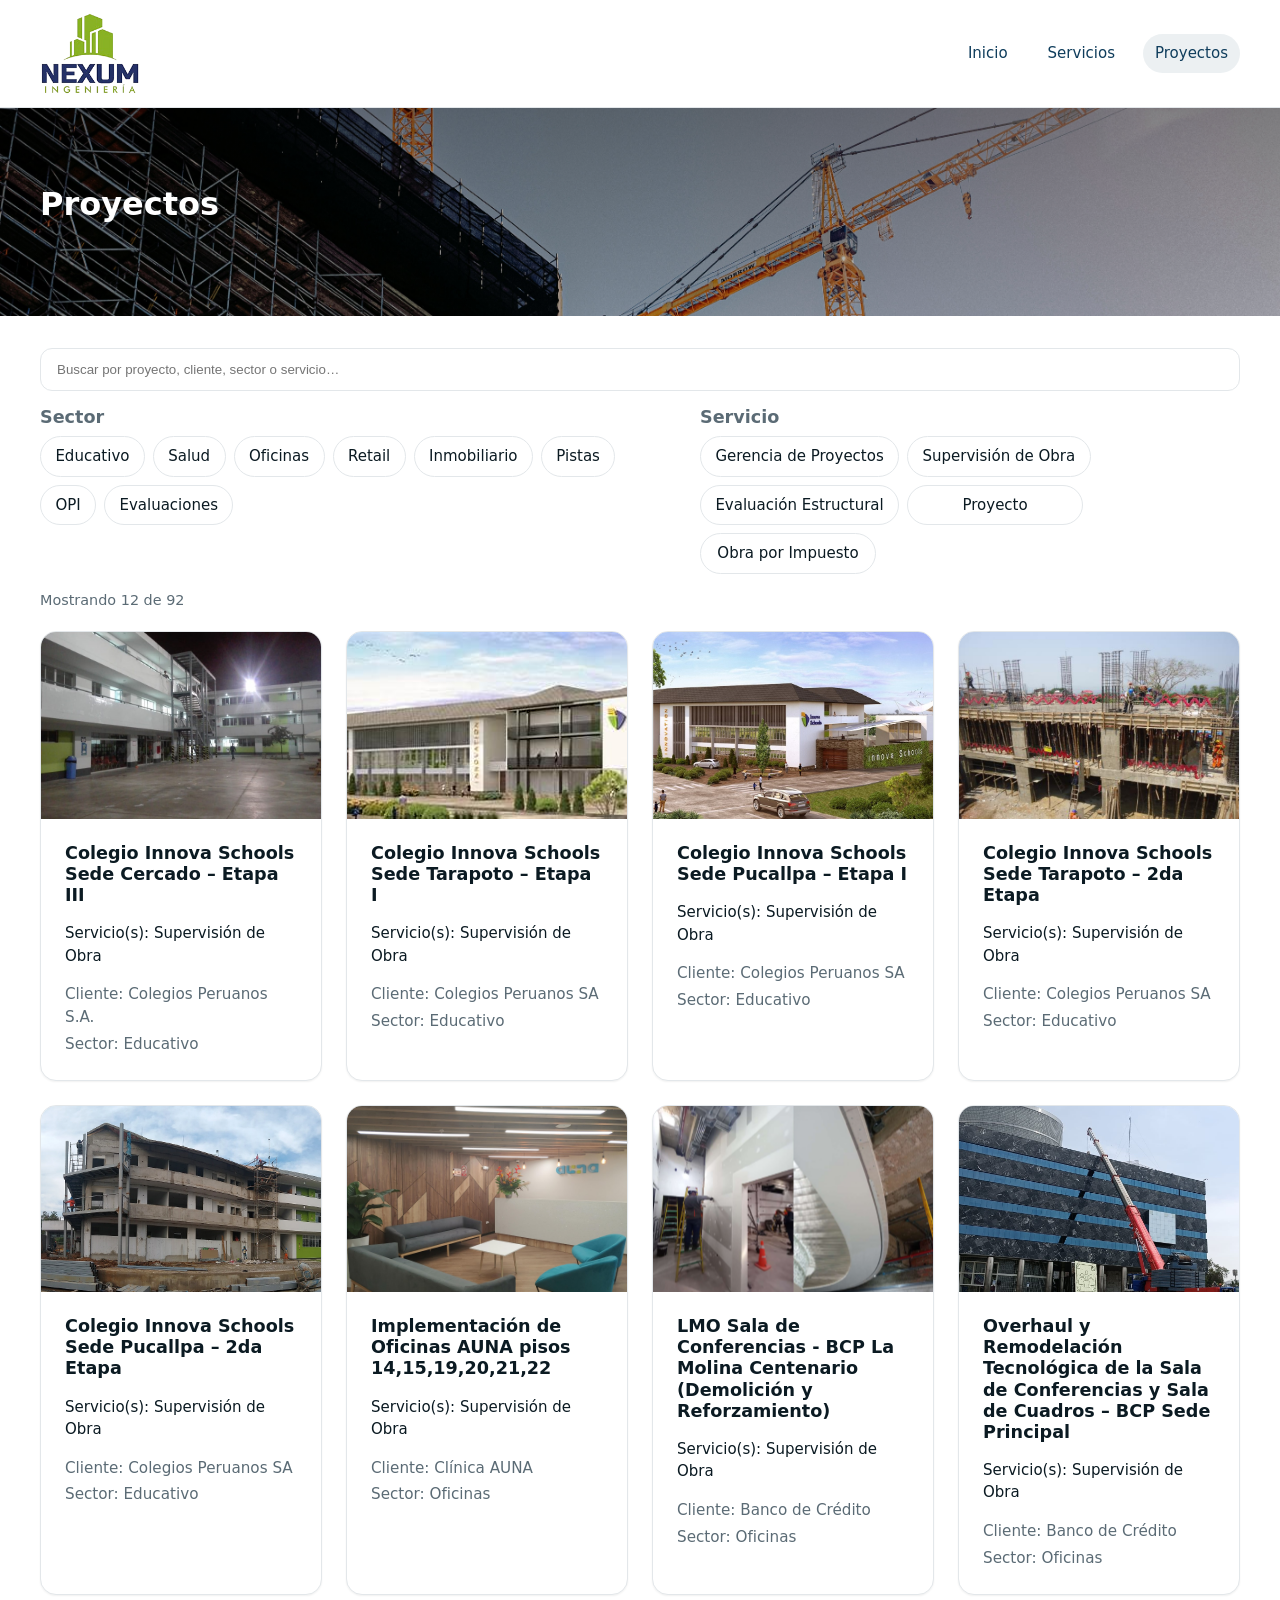
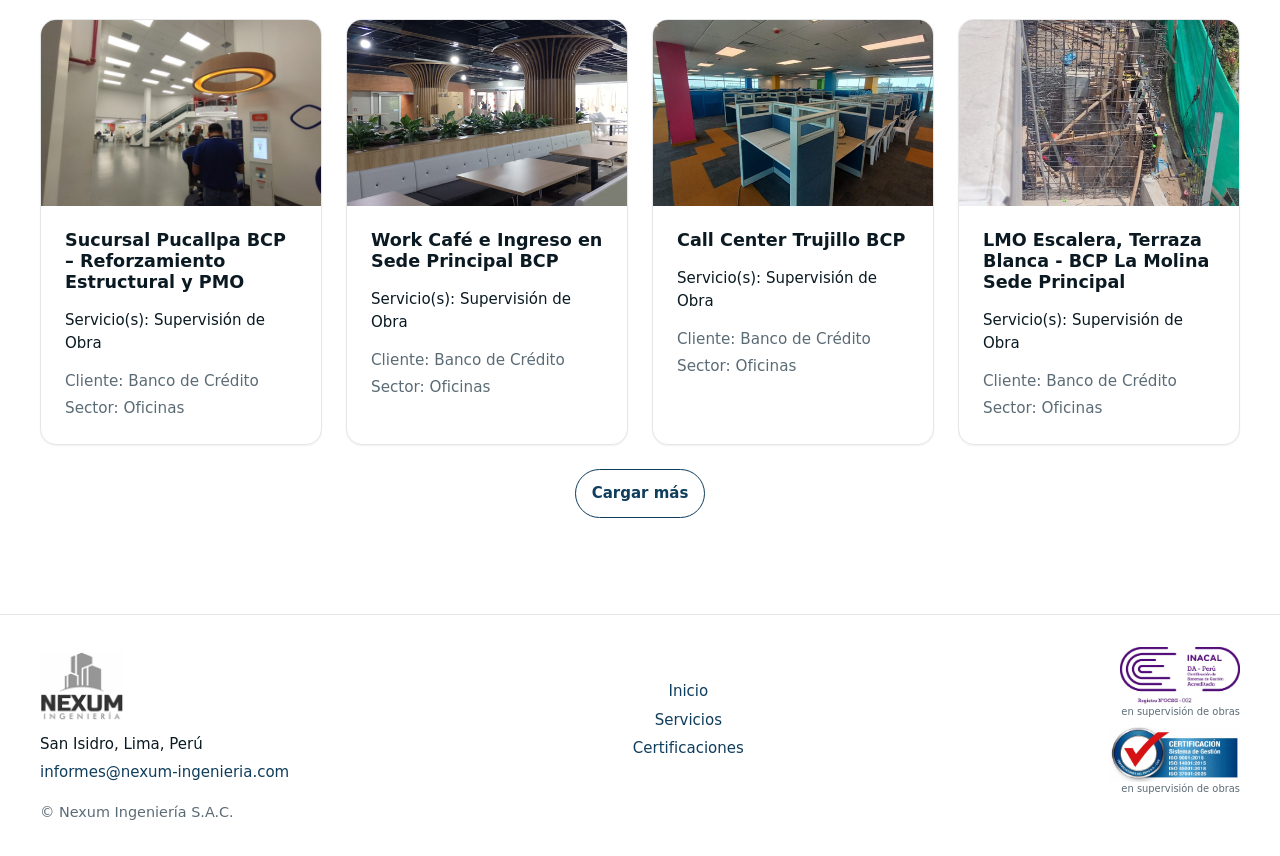
==== pages/proyectos.html @ 33478d06 "version 2.0" ====
<!doctype html>
<html lang="es">
  <head>
    <meta charset="utf-8" />
    <title>Proyectos | Nexum Ingeniería</title>
    <meta content="width=device-width, initial-scale=1" name="viewport" />
    <meta
      content="Casos de éxito en retail, clínicas, oficinas, educativo, pistas, inmobiliario, OPI y evaluaciones estructurales."
      name="description"
    />
    <link href="../css/styles.css" rel="stylesheet" />
    <link href="../assets/brand/logo_ico.png" rel="icon" type="image/png" />
  </head>
  <body>
    <div aria-hidden="true" id="loading-bar"></div>
    <header class="site-header">
      <div class="container flex flex--between flex--center">
        <a class="brand brand--large" href="../index.html"
          ><img
            alt="Nexum Ingeniería"
            height="62"
            src="../assets/brand/logo_ico.png"
            width="168"
        /></a>
        <button
          aria-controls="primary-nav"
          aria-expanded="false"
          aria-label="Abrir menú"
          class="nav-toggle"
        >
          <span class="nav-toggle__bar"></span>
        </button>
        <nav aria-label="Principal" class="site-nav" id="primary-nav">
          <a href="../index.html">Inicio</a>
          <a href="servicios.html">Servicios</a>
          <a aria-current="page" href="proyectos.html">Proyectos</a>
        </nav>
      </div>
    </header>
    <section
      class="page-hero"
      style="--hero-bg: url(&quot;../assets/hero/proyectos-1920x640.jpg&quot;)"
    >
      <div class="container"><h1>Proyectos</h1></div>
    </section>
    <main class="container">
      <section class="filters flow" data-filters="">
        <label class="filter-search">
          <span class="visually-hidden">Buscar</span>
          <input
            data-search=""
            placeholder="Buscar por proyecto, cliente, sector o servicio…"
            type="search"
          />
        </label>
        <div class="grid grid--filters grid--gap">
          <div>
            <h3 class="filters__label">Sector</h3>
            <div aria-label="Sector" class="pills" role="group">
              <button data-filter="sector" data-value="Educativo">Educativo</button>
              <button data-filter="sector" data-value="Salud">Salud</button>
              <button data-filter="sector" data-value="Oficinas">Oficinas</button>
              <button data-filter="sector" data-value="Retail">Retail</button>
              <button data-filter="sector" data-value="Inmobiliario">Inmobiliario</button>
              <button data-filter="sector" data-value="Pistas">Pistas</button>
              <button data-filter="sector" data-value="OPI">OPI</button>
              <button data-filter="sector" data-value="Evaluaciones">Evaluaciones</button>
            </div>
          </div>
          <div>
            <h3 class="filters__label">Servicio</h3>
            <div aria-label="Servicio" class="pills pills--service" role="group">
              <button data-filter="servicio" data-value="Gerencia de Proyectos">Gerencia de Proyectos</button>
              <button data-filter="servicio" data-value="Supervisión de Obra">Supervisión de Obra</button>
              <button data-filter="servicio" data-value="Evaluación Estructural">Evaluación Estructural</button>
              <button data-filter="servicio" data-value="Proyecto">Proyecto</button>
              <button data-filter="servicio" data-value="Obra por Impuesto">Obra por Impuesto</button>
            </div>
          </div>
        </div>
        <p class="small results-count">Mostrando 0 de 0</p>
      </section>
      <section
        class="projects-grid grid grid--cards-3 grid--sm-1 grid--gap"
        data-gallery="proyectos"
      >
        <article
          class="project-card"
          data-sector="Educativo"
          data-servicio="Supervisión de Obra"
        >
          <img
            alt="Colegio Innova Schools Sede Cercado – Etapa III"
            decoding="async"
            loading="lazy"
            src="../assets/proyectos/educativo/innova-cercado-1200x800.jpg"
          />
          <div class="project-card__body">
            <h3>Colegio Innova Schools Sede Cercado – Etapa III</h3>
            <p>Servicio(s): Supervisión de Obra</p>
            <ul class="meta">
              <li>Cliente: Colegios Peruanos S.A.</li>
              <li>Sector: Educativo</li>
            </ul>
          </div>
        </article>
        <article
          class="project-card"
          data-sector="Educativo"
          data-servicio="Supervisión de Obra"
        >
          <img
            alt="Colegio Innova Schools Sede Tarapoto – Etapa I"
            decoding="async"
            loading="lazy"
            src="../assets/proyectos/educativo/innova-tarapoto-i-1200x800.jpg"
          />
          <div class="project-card__body">
            <h3>Colegio Innova Schools Sede Tarapoto – Etapa I</h3>
            <p>Servicio(s): Supervisión de Obra</p>
            <ul class="meta">
              <li>Cliente: Colegios Peruanos SA</li>
              <li>Sector: Educativo</li>
            </ul>
          </div>
        </article>
        <article
          class="project-card"
          data-sector="Educativo"
          data-servicio="Supervisión de Obra"
        >
          <img
            alt="Colegio Innova Schools Sede Pucallpa – Etapa I"
            decoding="async"
            loading="lazy"
            src="../assets/proyectos/educativo/innova-pucallpa-i-1200x800.jpg"
          />
          <div class="project-card__body">
            <h3>Colegio Innova Schools Sede Pucallpa – Etapa I</h3>
            <p>Servicio(s): Supervisión de Obra</p>
            <ul class="meta">
              <li>Cliente: Colegios Peruanos SA</li>
              <li>Sector: Educativo</li>
            </ul>
          </div>
        </article>
        <article
          class="project-card"
          data-sector="Educativo"
          data-servicio="Supervisión de Obra"
        >
          <img
            alt="Colegio Innova Schools Sede Tarapoto – 2da Etapa"
            decoding="async"
            loading="lazy"
            src="../assets/proyectos/educativo/innova-tarapoto-ii-1200x800.jpg"
          />
          <div class="project-card__body">
            <h3>Colegio Innova Schools Sede Tarapoto – 2da Etapa</h3>
            <p>Servicio(s): Supervisión de Obra</p>
            <ul class="meta">
              <li>Cliente: Colegios Peruanos SA</li>
              <li>Sector: Educativo</li>
            </ul>
          </div>
        </article>
        <article
          class="project-card"
          data-sector="Educativo"
          data-servicio="Supervisión de Obra"
        >
          <img
            alt="Colegio Innova Schools Sede Pucallpa – 2da Etapa"
            decoding="async"
            loading="lazy"
            src="../assets/proyectos/educativo/innova-pucallpa-ii-1200x800.png"
          />
          <div class="project-card__body">
            <h3>Colegio Innova Schools Sede Pucallpa – 2da Etapa</h3>
            <p>Servicio(s): Supervisión de Obra</p>
            <ul class="meta">
              <li>Cliente: Colegios Peruanos SA</li>
              <li>Sector: Educativo</li>
            </ul>
          </div>
        </article>
        <article
          class="project-card"
          data-sector="Oficinas"
          data-servicio="Supervisión de Obra"
        >
          <img
            alt="Implementación de Oficinas AUNA pisos 14,15,19,20,21,22"
            decoding="async"
            loading="lazy"
            src="../assets/proyectos/oficinas/auna-oficinas-1200x800.png"
          />
          <div class="project-card__body">
            <h3>Implementación de Oficinas AUNA pisos 14,15,19,20,21,22</h3>
            <p>Servicio(s): Supervisión de Obra</p>
            <ul class="meta">
              <li>Cliente: Clínica AUNA</li>
              <li>Sector: Oficinas</li>
            </ul>
          </div>
        </article>
        <article
          class="project-card"
          data-sector="Oficinas"
          data-servicio="Supervisión de Obra"
        >
          <img
            alt="LMO Sala de Conferencias - BCP La Molina Centenario (Demolición y Reforzamiento)"
            decoding="async"
            loading="lazy"
            src="../assets/proyectos/oficinas/bcp-refuerzo-sala-1200x800.png"
          />
          <div class="project-card__body">
            <h3>LMO Sala de Conferencias - BCP La Molina Centenario (Demolición y Reforzamiento)</h3>
            <p>Servicio(s): Supervisión de Obra</p>
            <ul class="meta">
              <li>Cliente: Banco de Crédito</li>
              <li>Sector: Oficinas</li>
            </ul>
          </div>
        </article>
        <article
          class="project-card"
          data-sector="Oficinas"
          data-servicio="Supervisión de Obra"
        >
          <img
            alt="Overhaul y Remodelación Tecnológica de la Sala de Conferencias y Sala de Cuadros – BCP Sede Principal"
            decoding="async"
            loading="lazy"
            src="../assets/proyectos/oficinas/bcp-sala-conf-1200x800.jpg"
          />
          <div class="project-card__body">
            <h3>Overhaul y Remodelación Tecnológica de la Sala de Conferencias y Sala de Cuadros – BCP Sede Principal</h3>
            <p>Servicio(s): Supervisión de Obra</p>
            <ul class="meta">
              <li>Cliente: Banco de Crédito</li>
              <li>Sector: Oficinas</li>
            </ul>
          </div>
        </article>
        <article
          class="project-card"
          data-sector="Oficinas"
          data-servicio="Supervisión de Obra"
        >
          <img
            alt="Sucursal Pucallpa BCP – Reforzamiento Estructural y PMO"
            decoding="async"
            loading="lazy"
            src="../assets/proyectos/oficinas/bcp-pucallpa-1200x800.jpg"
          />
          <div class="project-card__body">
            <h3>Sucursal Pucallpa BCP – Reforzamiento Estructural y PMO</h3>
            <p>Servicio(s): Supervisión de Obra</p>
            <ul class="meta">
              <li>Cliente: Banco de Crédito</li>
              <li>Sector: Oficinas</li>
            </ul>
          </div>
        </article>
        <article
          class="project-card"
          data-sector="Oficinas"
          data-servicio="Supervisión de Obra"
        >
          <img
            alt="Work Café e Ingreso en Sede Principal BCP"
            decoding="async"
            loading="lazy"
            src="../assets/proyectos/oficinas/bcp-workcafe-1200x800.png"
          />
          <div class="project-card__body">
            <h3>Work Café e Ingreso en Sede Principal BCP</h3>
            <p>Servicio(s): Supervisión de Obra</p>
            <ul class="meta">
              <li>Cliente: Banco de Crédito</li>
              <li>Sector: Oficinas</li>
            </ul>
          </div>
        </article>
        <article
          class="project-card"
          data-sector="Oficinas"
          data-servicio="Supervisión de Obra"
        >
          <img
            alt="Call Center Trujillo BCP"
            decoding="async"
            loading="lazy"
            src="../assets/proyectos/oficinas/bcp-callcenter-trujillo-1200x800.png"
          />
          <div class="project-card__body">
            <h3>Call Center Trujillo BCP</h3>
            <p>Servicio(s): Supervisión de Obra</p>
            <ul class="meta">
              <li>Cliente: Banco de Crédito</li>
              <li>Sector: Oficinas</li>
            </ul>
          </div>
        </article>
        <article
          class="project-card"
          data-sector="Oficinas"
          data-servicio="Supervisión de Obra"
        >
          <img
            alt="LMO Escalera, Terraza Blanca - BCP La Molina Sede Principal"
            decoding="async"
            loading="lazy"
            src="../assets/proyectos/oficinas/bcp-terraza-1200x800.jpg"
          />
          <div class="project-card__body">
            <h3>LMO Escalera, Terraza Blanca - BCP La Molina Sede Principal</h3>
            <p>Servicio(s): Supervisión de Obra</p>
            <ul class="meta">
              <li>Cliente: Banco de Crédito</li>
              <li>Sector: Oficinas</li>
            </ul>
          </div>
        </article>
        <article
          class="project-card"
          data-sector="Salud"
          data-servicio="Gerencia de Proyectos|Supervisión de Obra"
        >
          <img
            alt="Emergencia y Sala de Espera - Auna - Clínica Delgado"
            decoding="async"
            loading="lazy"
            src="../assets/proyectos/clinicas/delgado-emergencia-1200x800.jpg"
          />
          <div class="project-card__body">
            <h3>Emergencia y Sala de Espera - Auna - Clínica Delgado</h3>
            <p>Servicio(s): Gerencia de Proyectos · Supervisión de Obra</p>
            <ul class="meta">
              <li>Cliente: AUNA</li>
              <li>Sector: Salud</li>
            </ul>
          </div>
        </article>
        <article
          class="project-card"
          data-sector="Salud"
          data-servicio="Gerencia de Proyectos|Supervisión de Obra"
        >
          <img
            alt="Sala Internacional - Auna - Clínica Delgado"
            decoding="async"
            loading="lazy"
            src="../assets/proyectos/clinicas/delgado-sala-internacional-1200x800.png"
          />
          <div class="project-card__body">
            <h3>Sala Internacional - Auna - Clínica Delgado</h3>
            <p>Servicio(s): Gerencia de Proyectos · Supervisión de Obra</p>
            <ul class="meta">
              <li>Cliente: AUNA</li>
              <li>Sector: Salud</li>
            </ul>
          </div>
        </article>
        <article
          class="project-card"
          data-sector="Salud"
          data-servicio="Gerencia de Proyectos|Supervisión de Obra"
        >
          <img
            alt="Vestidores Resonador - Auna - Clínica Delgado"
            decoding="async"
            loading="lazy"
            src="../assets/proyectos/clinicas/delgado-vestidores-1200x800.jpg"
          />
          <div class="project-card__body">
            <h3>Vestidores Resonador - Auna - Clínica Delgado</h3>
            <p>Servicio(s): Gerencia de Proyectos · Supervisión de Obra</p>
            <ul class="meta">
              <li>Cliente: AUNA</li>
              <li>Sector: Salud</li>
            </ul>
          </div>
        </article>
        <article
          class="project-card"
          data-sector="Salud"
          data-servicio="Gerencia de Proyectos|Supervisión de Obra"
        >
          <img
            alt="Sala de Espera - Auna - Clínica Delgado"
            decoding="async"
            loading="lazy"
            src="../assets/proyectos/clinicas/delgado-sala-espera-1200x800.jpg"
          />
          <div class="project-card__body">
            <h3>Sala de Espera - Auna - Clínica Delgado</h3>
            <p>Servicio(s): Gerencia de Proyectos · Supervisión de Obra</p>
            <ul class="meta">
              <li>Cliente: AUNA</li>
              <li>Sector: Salud</li>
            </ul>
          </div>
        </article>
        <article
          class="project-card"
          data-sector="Salud"
          data-servicio="Gerencia de Proyectos|Supervisión de Obra"
        >
          <img
            alt="Remodelación de Habitaciones – TAMO - Auna - Clínica Delgado"
            decoding="async"
            loading="lazy"
            src="../assets/proyectos/clinicas/delgado-habitaciones-1200x800.jpg"
          />
          <div class="project-card__body">
            <h3>Remodelación de Habitaciones – TAMO - Auna - Clínica Delgado</h3>
            <p>Servicio(s): Gerencia de Proyectos · Supervisión de Obra</p>
            <ul class="meta">
              <li>Cliente: AUNA</li>
              <li>Sector: Salud</li>
            </ul>
          </div>
        </article>
        <article
          class="project-card"
          data-sector="Salud"
          data-servicio="Gerencia de Proyectos|Supervisión de Obra"
        >
          <img
            alt="Remodelación de 6 Habitaciones – Hospitalización - Auna"
            decoding="async"
            loading="lazy"
            src="../assets/proyectos/clinicas/delgado-hosp-1200x800.jpg"
          />
          <div class="project-card__body">
            <h3>Remodelación de 6 Habitaciones – Hospitalización - Auna</h3>
            <p>Servicio(s): Gerencia de Proyectos · Supervisión de Obra</p>
            <ul class="meta">
              <li>Cliente: AUNA</li>
              <li>Sector: Salud</li>
            </ul>
          </div>
        </article>
        <article
          class="project-card"
          data-sector="Salud"
          data-servicio="Gerencia de Proyectos|Supervisión de Obra"
        >
          <img
            alt="Remodelación de 9 Habitaciones Hospitalización Maternidad – Piso 5 Delgado"
            decoding="async"
            loading="lazy"
            src="../assets/proyectos/clinicas/delgado-maternidad-1200x800.jpg"
          />
          <div class="project-card__body">
            <h3>Remodelación de 9 Habitaciones Hospitalización Maternidad – Piso 5 Delgado</h3>
            <p>Servicio(s): Gerencia de Proyectos · Supervisión de Obra</p>
            <ul class="meta">
              <li>Cliente: AUNA</li>
              <li>Sector: Salud</li>
            </ul>
          </div>
        </article>
        <article
          class="project-card"
          data-sector="Salud"
          data-servicio="Gerencia de Proyectos|Supervisión de Obra"
        >
          <img
            alt="Acondicionamiento e Implementación del OASIS – Sótano 5 Delgado"
            decoding="async"
            loading="lazy"
            src="../assets/proyectos/clinicas/delgado-oasis-sotano.png"
          />
          <div class="project-card__body">
            <h3>Acondicionamiento e Implementación del OASIS – Sótano 5 Delgado</h3>
            <p>Servicio(s): Gerencia de Proyectos · Supervisión de Obra</p>
            <ul class="meta">
              <li>Cliente: AUNA</li>
              <li>Sector: Salud</li>
            </ul>
          </div>
        </article>
        <article
          class="project-card"
          data-sector="Salud"
          data-servicio="Gerencia de Proyectos|Supervisión de Obra"
        >
          <img
            alt="Remodelación de la Unidad de Traumatología – Sótano 1 Delgado -"
            decoding="async"
            loading="lazy"
            src="../assets/proyectos/clinicas/delgado-traumatologia-sotano-1-1200x800.png"
          />
          <div class="project-card__body">
            <h3>Remodelación de la Unidad de Traumatología – Sótano 1 Delgado -</h3>
            <p>Servicio(s): Gerencia de Proyectos · Supervisión de Obra</p>
            <ul class="meta">
              <li>Cliente: AUNA</li>
              <li>Sector: Salud</li>
            </ul>
          </div>
        </article>
        <article
          class="project-card"
          data-sector="Salud"
          data-servicio="Gerencia de Proyectos|Supervisión de Obra"
        >
          <img
            alt="Acondicionamiento y Centro Espiritual – Piso 2 Delgado -"
            decoding="async"
            loading="lazy"
            src="../assets/proyectos/clinicas/delgado-centro-espiritual-1200x800.png"
          />
          <div class="project-card__body">
            <h3>Acondicionamiento y Centro Espiritual – Piso 2 Delgado -</h3>
            <p>Servicio(s): Gerencia de Proyectos · Supervisión de Obra</p>
            <ul class="meta">
              <li>Cliente: AUNA</li>
              <li>Sector: Salud</li>
            </ul>
          </div>
        </article>
        <article
          class="project-card"
          data-sector="Salud"
          data-servicio="Gerencia de Proyectos|Supervisión de Obra"
        >
          <img
            alt="Implementación de Coworking – Piso 2 Delgado"
            decoding="async"
            loading="lazy"
            src="../assets/proyectos/clinicas/delgado-coworking-1200x800.png"
          />
          <div class="project-card__body">
            <h3>Implementación de Coworking – Piso 2 Delgado</h3>
            <p>Servicio(s): Gerencia de Proyectos · Supervisión de Obra</p>
            <ul class="meta">
              <li>Cliente: AUNA</li>
              <li>Sector: Salud</li>
            </ul>
          </div>
        </article>
        <article
          class="project-card"
          data-sector="Salud"
          data-servicio="Gerencia de Proyectos|Supervisión de Obra"
        >
          <img
            alt="Implementación Tópico Multipropósito – Piso 4 Delgado -"
            decoding="async"
            loading="lazy"
            src="../assets/proyectos/clinicas/delgado-topico-1200x800.png"
          />
          <div class="project-card__body">
            <h3>Implementación Tópico Multipropósito – Piso 4 Delgado -</h3>
            <p>Servicio(s): Gerencia de Proyectos · Supervisión de Obra</p>
            <ul class="meta">
              <li>Cliente: AUNA</li>
              <li>Sector: Salud</li>
            </ul>
          </div>
        </article>
        <article
          class="project-card"
          data-sector="Salud"
          data-servicio="Gerencia de Proyectos|Supervisión de Obra"
        >
          <img
            alt="Ampliación de Farmacia Centro Quirúrgico – Piso 2 Delgado"
            decoding="async"
            loading="lazy"
            src="../assets/proyectos/clinicas/delgado-farmacia-1200x800.png"
          />
          <div class="project-card__body">
            <h3>Ampliación de Farmacia Centro Quirúrgico – Piso 2 Delgado</h3>
            <p>Servicio(s): Gerencia de Proyectos · Supervisión de Obra</p>
            <ul class="meta">
              <li>Cliente: AUNA</li>
              <li>Sector: Salud</li>
            </ul>
          </div>
        </article>
        <article
          class="project-card"
          data-sector="Salud"
          data-servicio="Gerencia de Proyectos|Supervisión de Obra"
        >
          <img
            alt="Ampliación e Implementación de Consultorio Unidad de Cardiología – Piso 2 Delgado"
            decoding="async"
            loading="lazy"
            src="../assets/proyectos/clinicas/delgado-cardiologia-1200x800.png"
          />
          <div class="project-card__body">
            <h3>Ampliación e Implementación de Consultorio Unidad de Cardiología – Piso 2 Delgado</h3>
            <p>Servicio(s): Gerencia de Proyectos · Supervisión de Obra</p>
            <ul class="meta">
              <li>Cliente: Auna</li>
              <li>Sector: Salud</li>
            </ul>
          </div>
        </article>
        <article
          class="project-card"
          data-sector="Salud"
          data-servicio="Gerencia de Proyectos|Supervisión de Obra"
        >
          <img
            alt="Remodelación e Implementación de la Unidad de Mamografía – Piso 1 Delgado"
            decoding="async"
            loading="lazy"
            src="../assets/proyectos/clinicas/delgado-mamografia-1200x800.png"
          />
          <div class="project-card__body">
            <h3>Remodelación e Implementación de la Unidad de Mamografía – Piso 1 Delgado</h3>
            <p>Servicio(s): Gerencia de Proyectos · Supervisión de Obra</p>
            <ul class="meta">
              <li>Cliente: AUNA</li>
              <li>Sector: Salud</li>
            </ul>
          </div>
        </article>
        <article
          class="project-card"
          data-sector="Salud"
          data-servicio="Gerencia de Proyectos|Supervisión de Obra"
        >
          <img
            alt="Remodelación e Implementación de Fluoroscopia – Piso 1 Delgado"
            decoding="async"
            loading="lazy"
            src="../assets/proyectos/clinicas/delgado-fluoroscopia-1200x800.png"
          />
          <div class="project-card__body">
            <h3>Remodelación e Implementación de Fluoroscopia – Piso 1 Delgado</h3>
            <p>Servicio(s): Gerencia de Proyectos · Supervisión de Obra</p>
            <ul class="meta">
              <li>Cliente: AUNA</li>
              <li>Sector: Salud</li>
            </ul>
          </div>
        </article>
        <article
          class="project-card"
          data-sector="Salud"
          data-servicio="Gerencia de Proyectos|Supervisión de Obra"
        >
          <img
            alt="Ampliación de Cámara Frigorífica Etapa 2 – Clínica Delgado"
            decoding="async"
            loading="lazy"
            src="../assets/proyectos/clinicas/auna-ampliacion-frigorifica-1200x800.png"
          />
          <div class="project-card__body">
            <h3>Ampliación de Cámara Frigorífica Etapa 2 – Clínica Delgado</h3>
            <p>Servicio(s): Gerencia de Proyectos · Supervisión de Obra</p>
            <ul class="meta">
              <li>Cliente: Clínicas Auna</li>
              <li>Sector: Salud</li>
            </ul>
          </div>
        </article>
        <article
          class="project-card"
          data-sector="Salud"
          data-servicio="Gerencia de Proyectos|Supervisión de Obra"
        >
          <img
            alt="Ampliación Hospitalización Habitaciones – P6 y P7 - Clínica Delgado"
            decoding="async"
            loading="lazy"
            src="../assets/proyectos/clinicas/auna-ampliacion-p6-p7-1200x800.png"
          />
          <div class="project-card__body">
            <h3>Ampliación Hospitalización Habitaciones – P6 y P7 - Clínica Delgado</h3>
            <p>Servicio(s): Gerencia de Proyectos · Supervisión de Obra</p>
            <ul class="meta">
              <li>Cliente: Clínicas Auna</li>
              <li>Sector: Salud</li>
            </ul>
          </div>
        </article>
        <article
          class="project-card"
          data-sector="Salud"
          data-servicio="Gerencia de Proyectos|Supervisión de Obra"
        >
          <img
            alt="Nuevo Tomógrafo – P1 - Clínica Delgado"
            decoding="async"
            loading="lazy"
            src="../assets/proyectos/clinicas/auna-nuevo-tomografo-p1-1200x800.png"
          />
          <div class="project-card__body">
            <h3>Nuevo Tomógrafo – P1 - Clínica Delgado</h3>
            <p>Servicio(s): Gerencia de Proyectos · Supervisión de Obra</p>
            <ul class="meta">
              <li>Cliente: Clínicas Auna</li>
              <li>Sector: Salud</li>
            </ul>
          </div>
        </article>
        <article
          class="project-card"
          data-sector="Salud"
          data-servicio="Gerencia de Proyectos|Supervisión de Obra"
        >
          <img
            alt="Remodelación de Medicina Nuclear – P1 - Clínica Delgado"
            decoding="async"
            loading="lazy"
            src="../assets/proyectos/clinicas/auna-remodelacion-nuclear-p1-1200x800.png"
          />
          <div class="project-card__body">
            <h3>Remodelación de Medicina Nuclear – P1 - Clínica Delgado</h3>
            <p>Servicio(s): Gerencia de Proyectos · Supervisión de Obra</p>
            <ul class="meta">
              <li>Cliente: Clínicas Auna</li>
              <li>Sector: Salud</li>
            </ul>
          </div>
        </article>
        <article
          class="project-card"
          data-sector="Salud"
          data-servicio="Gerencia de Proyectos|Supervisión de Obra"
        >
          <img
            alt="Implementación de UPA y Sala de Reprocesamiento – P3 y P4 - Clínica Delgado"
            decoding="async"
            loading="lazy"
            src="../assets/proyectos/clinicas/auna-implementacion-upa-p3-p4-1200x800.png"
          />
          <div class="project-card__body">
            <h3>Implementación de UPA y Sala de Reprocesamiento – P3 y P4 - Clínica Delgado</h3>
            <p>Servicio(s): Gerencia de Proyectos · Supervisión de Obra</p>
            <ul class="meta">
              <li>Cliente: Clínicas Auna</li>
              <li>Sector: Salud</li>
            </ul>
          </div>
        </article>
        <article
          class="project-card"
          data-sector="Salud"
          data-servicio="Gerencia de Proyectos|Supervisión de Obra"
        >
          <img
            alt="Implementación de Sala de Monitoreo Fetal – P3 - Clínica Delgado"
            decoding="async"
            loading="lazy"
            src="../assets/proyectos/clinicas/auna-implementacion-fetal-p3-1200x800.png"
          />
          <div class="project-card__body">
            <h3>Implementación de Sala de Monitoreo Fetal – P3 - Clínica Delgado</h3>
            <p>Servicio(s): Gerencia de Proyectos · Supervisión de Obra</p>
            <ul class="meta">
              <li>Cliente: Clínicas Auna</li>
              <li>Sector: Salud</li>
            </ul>
          </div>
        </article>
        <article
          class="project-card"
          data-sector="Salud"
          data-servicio="Gerencia de Proyectos|Supervisión de Obra"
        >
          <img
            alt="Remodelación Anatomía Patológica – S1 - Clínica Delgado"
            decoding="async"
            loading="lazy"
            src="../assets/proyectos/clinicas/auna-remodelacion-patalogia-s1-1200x800.png"
          />
          <div class="project-card__body">
            <h3>Remodelación Anatomía Patológica – S1 - Clínica Delgado</h3>
            <p>Servicio(s): Gerencia de Proyectos · Supervisión de Obra</p>
            <ul class="meta">
              <li>Cliente: Clínicas Auna</li>
              <li>Sector: Salud</li>
            </ul>
          </div>
        </article>
        <article
          class="project-card"
          data-sector="Salud"
          data-servicio="Gerencia de Proyectos|Supervisión de Obra"
        >
          <img
            alt="Mejoramiento Almacenes de Farmacia – S3 y S4 - Clínica Delgado"
            decoding="async"
            loading="lazy"
            src="../assets/proyectos/clinicas/auna-mejoramiento-s3-s4-1200x800.png"
          />
          <div class="project-card__body">
            <h3>Mejoramiento Almacenes de Farmacia – S3 y S4 - Clínica Delgado</h3>
            <p>Servicio(s): Gerencia de Proyectos · Supervisión de Obra</p>
            <ul class="meta">
              <li>Cliente: Clínicas Auna</li>
              <li>Sector: Salud</li>
            </ul>
          </div>
        </article>
        <article
          class="project-card"
          data-sector="Salud"
          data-servicio="Gerencia de Proyectos|Supervisión de Obra"
        >
          <img
            alt="Adecuación de Sala de Post Proceso – P1 - Clínica Delgado"
            decoding="async"
            loading="lazy"
            src="../assets/proyectos/clinicas/auna-adecuacion-post-proceso-p1-1200x800.png"
          />
          <div class="project-card__body">
            <h3>Adecuación de Sala de Post Proceso – P1 - Clínica Delgado</h3>
            <p>Servicio(s): Gerencia de Proyectos · Supervisión de Obra</p>
            <ul class="meta">
              <li>Cliente: Clínicas Auna</li>
              <li>Sector: Salud</li>
            </ul>
          </div>
        </article>
        <article
          class="project-card"
          data-sector="Salud"
          data-servicio="Gerencia de Proyectos|Supervisión de Obra"
        >
          <img
            alt="Implementación de Medicina Regenerativa – P4 - Clínica Delgado"
            decoding="async"
            loading="lazy"
            src="../assets/proyectos/clinicas/auna-implementacion-regenerativa-p4-1200x800.png"
          />
          <div class="project-card__body">
            <h3>Implementación de Medicina Regenerativa – P4 - Clínica Delgado</h3>
            <p>Servicio(s): Gerencia de Proyectos · Supervisión de Obra</p>
            <ul class="meta">
              <li>Cliente: Clínicas Auna</li>
              <li>Sector: Salud</li>
            </ul>
          </div>
        </article>
        <article
          class="project-card"
          data-sector="Salud"
          data-servicio="Gerencia de Proyectos|Supervisión de Obra"
        >
          <img
            alt="Mejoramiento de Flujo Sala de Entrevistas – S1 - Clínica Delgado"
            decoding="async"
            loading="lazy"
            src="../assets/proyectos/clinicas/auna-mejoramiento-salas-entrevistas-s1-1200x800.png"
          />
          <div class="project-card__body">
            <h3>Mejoramiento de Flujo Sala de Entrevistas – S1 - Clínica Delgado</h3>
            <p>Servicio(s): Gerencia de Proyectos · Supervisión de Obra</p>
            <ul class="meta">
              <li>Cliente: Clínicas Auna</li>
              <li>Sector: Salud</li>
            </ul>
          </div>
        </article>
        <article
          class="project-card"
          data-sector="Salud"
          data-servicio="Gerencia de Proyectos|Supervisión de Obra"
        >
          <img
            alt="Implementación Salas VIP Habitaciones 509, 512 y 522 – P5 - Clínica Delgado"
            decoding="async"
            loading="lazy"
            src="../assets/proyectos/clinicas/auna-salas-vip-1200x800.png"
          />
          <div class="project-card__body">
            <h3>Implementación Salas VIP Habitaciones 509, 512 y 522 – P5 - Clínica Delgado</h3>
            <p>Servicio(s): Gerencia de Proyectos · Supervisión de Obra</p>
            <ul class="meta">
              <li>Cliente: Clínicas Auna</li>
              <li>Sector: Salud</li>
            </ul>
          </div>
        </article>
        <article
          class="project-card"
          data-sector="Salud"
          data-servicio="Gerencia de Proyectos|Supervisión de Obra"
        >
          <img
            alt="Implementación de Oficina de Investigación – P5 - Clínica Delgado"
            decoding="async"
            loading="lazy"
            src="../assets/proyectos/clinicas/auna-implementacion-investigacion-p5-1200x800.png"
          />
          <div class="project-card__body">
            <h3>Implementación de Oficina de Investigación – P5 - Clínica Delgado</h3>
            <p>Servicio(s): Gerencia de Proyectos · Supervisión de Obra</p>
            <ul class="meta">
              <li>Cliente: Clínicas Auna</li>
              <li>Sector: Salud</li>
            </ul>
          </div>
        </article>
        <article
          class="project-card"
          data-sector="Salud"
          data-servicio="Gerencia de Proyectos|Supervisión de Obra"
        >
          <img
            alt="Implementación de Control de Vistas Torre Hospitalaria – P5 al P10 - Clínica Delgado"
            decoding="async"
            loading="lazy"
            src="../assets/proyectos/clinicas/auna-implementacion-vistas-torre-p5-p10-1200x800.png"
          />
          <div class="project-card__body">
            <h3>Implementación de Control de Vistas Torre Hospitalaria – P5 al P10 - Clínica Delgado</h3>
            <p>Servicio(s): Gerencia de Proyectos · Supervisión de Obra</p>
            <ul class="meta">
              <li>Cliente: Clínicas Auna</li>
              <li>Sector: Salud</li>
            </ul>
          </div>
        </article>
        <article
          class="project-card"
          data-sector="Salud"
          data-servicio="Gerencia de Proyectos|Supervisión de Obra"
        >
          <img
            alt="Implementación de dos Consultorios Odontológicos – P3 - Centro de Bienestar AUNA (CBA)"
            decoding="async"
            loading="lazy"
            src="../assets/proyectos/clinicas/auna-implementacion-dos-consultorios-p3-bienestar-1200x800.png"
          />
          <div class="project-card__body">
            <h3>Implementación de dos Consultorios Odontológicos – P3 - Centro de Bienestar AUNA (CBA)</h3>
            <p>Servicio(s): Gerencia de Proyectos · Supervisión de Obra</p>
            <ul class="meta">
              <li>Cliente: Clínicas Auna</li>
              <li>Sector: Salud</li>
            </ul>
          </div>
        </article>
        <article
          class="project-card"
          data-sector="Educativo"
          data-servicio="Supervisión de Obra"
        >
          <img
            alt="Complejo de Actividades Deportivas de Alumnos UPCH en la Sede de Santa María"
            decoding="async"
            loading="lazy"
            src="../assets/proyectos/educativo/upch-deportivo-1200x800.jpg"
          />
          <div class="project-card__body">
            <h3>Complejo de Actividades Deportivas de Alumnos UPCH en la Sede de Santa María</h3>
            <p>Servicio(s): Supervisión de Obra</p>
            <ul class="meta">
              <li>Cliente: Universidad Peruana Cayetano Heredia</li>
              <li>Sector: Educativo</li>
            </ul>
          </div>
        </article>
        <article
          class="project-card"
          data-sector="Salud"
          data-servicio="Gerencia de Proyectos|Supervisión de Obra"
        >
          <img
            alt="Auna Guardia Civil – Reductores de Velocidad"
            decoding="async"
            loading="lazy"
            src="../assets/proyectos/clinicas/auna-guardia-civil-reduc-vel-1200x800.png"
          />
          <div class="project-card__body">
            <h3>Auna Guardia Civil – Reductores de Velocidad</h3>
            <p>Servicio(s): Gerencia de Proyectos · Supervisión de Obra</p>
            <ul class="meta">
              <li>Cliente: Auna Guardia Civil</li>
              <li>Sector: Salud</li>
            </ul>
          </div>
        </article>
        <article
          class="project-card"
          data-sector="Salud"
          data-servicio="Gerencia de Proyectos|Supervisión de Obra"
        >
          <img
            alt="Auna Guardia Civil – Centro Quirúrgico Piso 7"
            decoding="async"
            loading="lazy"
            src="../assets/proyectos/clinicas/oncocenter-cq-p7-1200x800.png"
          />
          <div class="project-card__body">
            <h3>Auna Guardia Civil – Centro Quirúrgico Piso 7</h3>
            <p>Servicio(s): Gerencia de Proyectos · Supervisión de Obra</p>
            <ul class="meta">
              <li>Cliente: Auna Guardia Civil</li>
              <li>Sector: Salud</li>
            </ul>
          </div>
        </article>
        <article
          class="project-card"
          data-sector="Salud"
          data-servicio="Gerencia de Proyectos|Supervisión de Obra"
        >
          <img
            alt="Auna Guardia Civil – Triaje Lado A Piso 3"
            decoding="async"
            loading="lazy"
            src="../assets/proyectos/clinicas/oncocenter-triaje-1200x800.png"
          />
          <div class="project-card__body">
            <h3>Auna Guardia Civil – Triaje Lado A Piso 3</h3>
            <p>Servicio(s): Gerencia de Proyectos · Supervisión de Obra</p>
            <ul class="meta">
              <li>Cliente: Auna Guardia Civil</li>
              <li>Sector: Salud</li>
            </ul>
          </div>
        </article>
        <article
          class="project-card"
          data-sector="Salud"
          data-servicio="Gerencia de Proyectos|Supervisión de Obra"
        >
          <img
            alt="Auna Guardia Civil – Triaje Lado B Piso 3"
            decoding="async"
            loading="lazy"
            src="../assets/proyectos/clinicas/oncocenter-triaje-b-1200x800.png"
          />
          <div class="project-card__body">
            <h3>Auna Guardia Civil – Triaje Lado B Piso 3</h3>
            <p>Servicio(s): Gerencia de Proyectos · Supervisión de Obra</p>
            <ul class="meta">
              <li>Cliente: Auna Guardia Civil</li>
              <li>Sector: Salud</li>
            </ul>
          </div>
        </article>
        <article
          class="project-card"
          data-sector="Salud"
          data-servicio="Gerencia de Proyectos|Supervisión de Obra"
        >
          <img
            alt="Auna Guardia Civil – UCI Neo Transitorio Piso 5"
            decoding="async"
            loading="lazy"
            src="../assets/proyectos/clinicas/oncocenter-uci-neonatal-1200x800.png"
          />
          <div class="project-card__body">
            <h3>Auna Guardia Civil – UCI Neo Transitorio Piso 5</h3>
            <p>Servicio(s): Gerencia de Proyectos · Supervisión de Obra</p>
            <ul class="meta">
              <li>Cliente: Auna Guardia Civil</li>
              <li>Sector: Salud</li>
            </ul>
          </div>
        </article>
        <article
          class="project-card"
          data-sector="Salud"
          data-servicio="Gerencia de Proyectos|Supervisión de Obra"
        >
          <img
            alt="Auna Guardia Civil – Estar de médicos Piso 6"
            decoding="async"
            loading="lazy"
            src="../assets/proyectos/clinicas/oncocenter-estar-medicos-1200x800.png"
          />
          <div class="project-card__body">
            <h3>Auna Guardia Civil – Estar de médicos Piso 6</h3>
            <p>Servicio(s): Gerencia de Proyectos · Supervisión de Obra</p>
            <ul class="meta">
              <li>Cliente: Auna Guardia Civil</li>
              <li>Sector: Salud</li>
            </ul>
          </div>
        </article>
        <article
          class="project-card"
          data-sector="Salud"
          data-servicio="Gerencia de Proyectos|Supervisión de Obra"
        >
          <img
            alt="Auna Guardia Civil – Estación de enfermeras Piso 4"
            decoding="async"
            loading="lazy"
            src="../assets/proyectos/clinicas/oncocenter-estacion-enf-1200x800.png"
          />
          <div class="project-card__body">
            <h3>Auna Guardia Civil – Estación de enfermeras Piso 4</h3>
            <p>Servicio(s): Gerencia de Proyectos · Supervisión de Obra</p>
            <ul class="meta">
              <li>Cliente: Auna Guardia Civil</li>
              <li>Sector: Salud</li>
            </ul>
          </div>
        </article>
        <article
          class="project-card"
          data-sector="Salud"
          data-servicio="Gerencia de Proyectos|Supervisión de Obra"
        >
          <img
            alt="Oncosalud Cuadra 5 – Auditorio"
            decoding="async"
            loading="lazy"
            src="../assets/proyectos/clinicas/oncocenter-auditorio-1200x800.png"
          />
          <div class="project-card__body">
            <h3>Oncosalud Cuadra 5 – Auditorio</h3>
            <p>Servicio(s): Gerencia de Proyectos · Supervisión de Obra</p>
            <ul class="meta">
              <li>Cliente: Oncosalud</li>
              <li>Sector: Salud</li>
            </ul>
          </div>
        </article>
        <article
          class="project-card"
          data-sector="Salud"
          data-servicio="Gerencia de Proyectos|Supervisión de Obra"
        >
          <img
            alt="Oncosalud Cuadra 5 – Área de descanso - Oasis"
            decoding="async"
            loading="lazy"
            src="../assets/proyectos/clinicas/oncocenter-oasis-1200x800.png"
          />
          <div class="project-card__body">
            <h3>Oncosalud Cuadra 5 – Área de descanso - Oasis</h3>
            <p>Servicio(s): Gerencia de Proyectos · Supervisión de Obra</p>
            <ul class="meta">
              <li>Cliente: Oncosalud</li>
              <li>Sector: Salud</li>
            </ul>
          </div>
        </article>
        <article
          class="project-card"
          data-sector="Salud"
          data-servicio="Gerencia de Proyectos|Supervisión de Obra"
        >
          <img
            alt="Oncosalud Cuadra 2 – Modernización de Ascensores"
            decoding="async"
            loading="lazy"
            src="../assets/proyectos/clinicas/oncocenter-ascensores-1200x800.png"
          />
          <div class="project-card__body">
            <h3>Oncosalud Cuadra 2 – Modernización de Ascensores</h3>
            <p>Servicio(s): Gerencia de Proyectos · Supervisión de Obra</p>
            <ul class="meta">
              <li>Cliente: Oncosalud</li>
              <li>Sector: Salud</li>
            </ul>
          </div>
        </article>
        <article
          class="project-card"
          data-sector="Salud"
          data-servicio="Gerencia de Proyectos|Supervisión de Obra"
        >
          <img
            alt="Remodelación Clínica Cantella"
            decoding="async"
            loading="lazy"
            src="../assets/proyectos/clinicas/cantella-1200x800.jpg"
          />
          <div class="project-card__body">
            <h3>Remodelación Clínica Cantella</h3>
            <p>Servicio(s): Gerencia de Proyectos · Supervisión de Obra</p>
            <ul class="meta">
              <li>Cliente: Salud Auna</li>
              <li>Sector: Salud</li>
            </ul>
          </div>
        </article>
        <article
          class="project-card"
          data-sector="Oficinas"
          data-servicio="Gerencia de Proyectos|Supervisión de Obra"
        >
          <img
            alt="Áreas de servicios de rampa aeropuerto internacional Jorge Chavez T1 – T2"
            decoding="async"
            loading="lazy"
            src="../assets/proyectos/oficinas/menzies-rampa-1200x800.png"
          />
          <div class="project-card__body">
            <h3>Áreas de servicios de rampa aeropuerto internacional Jorge Chavez T1 – T2</h3>
            <p>Servicio(s): Gerencia de Proyectos · Supervisión de Obra</p>
            <ul class="meta">
              <li>Cliente: Menzies Aviation SAC</li>
              <li>Sector: Oficinas</li>
            </ul>
          </div>
        </article>
        <article
          class="project-card"
          data-sector="Salud"
          data-servicio="Gerencia de Proyectos|Supervisión de Obra"
        >
          <img
            alt="Proyecto de arquitectura e implementación Clínica Benavides AUNA"
            decoding="async"
            loading="lazy"
            src="../assets/proyectos/clinicas/benavides-1200x800.png"
          />
          <div class="project-card__body">
            <h3>Proyecto de arquitectura e implementación Clínica Benavides AUNA</h3>
            <p>Servicio(s): Gerencia de Proyectos · Supervisión de Obra</p>
            <ul class="meta">
              <li>Cliente: AUNA</li>
              <li>Sector: Salud</li>
            </ul>
          </div>
        </article>
        <article
          class="project-card"
          data-sector="Retail"
          data-servicio="Supervisión de Obra"
        >
          <img
            alt="Acondicionamiento de Fachada Metro H5 La Marina"
            decoding="async"
            loading="lazy"
            src="../assets/proyectos/retail/metro-la-marina-1200x800.png"
          />
          <div class="project-card__body">
            <h3>Acondicionamiento de Fachada Metro H5 La Marina</h3>
            <p>Servicio(s): Supervisión de Obra</p>
            <ul class="meta">
              <li>Cliente: Cencosud</li>
              <li>Sector: Retail</li>
            </ul>
          </div>
        </article>
        <article
          class="project-card"
          data-sector="Oficinas"
          data-servicio="Supervisión de Obra"
        >
          <img
            alt="BCP RM Control de Accesos Sede Chorrillos"
            decoding="async"
            loading="lazy"
            src="../assets/proyectos/oficinas/bcp-contro-accesos-chorrillos-1200x800.jpg"
          />
          <div class="project-card__body">
            <h3>BCP RM Control de Accesos Sede Chorrillos</h3>
            <p>Servicio(s): Supervisión de Obra</p>
            <ul class="meta">
              <li>Cliente: Banco de Crédito</li>
              <li>Sector: Oficinas</li>
            </ul>
          </div>
        </article>
        <article
          class="project-card"
          data-sector="Oficinas"
          data-servicio="Supervisión de Obra"
        >
          <img
            alt="BCP Cocina Sede Central"
            decoding="async"
            loading="lazy"
            src="../assets/proyectos/oficinas/bcp-cocina-sede-central-1200x800.jpg"
          />
          <div class="project-card__body">
            <h3>BCP Cocina Sede Central</h3>
            <p>Servicio(s): Supervisión de Obra</p>
            <ul class="meta">
              <li>Cliente: Banco de Crédito</li>
              <li>Sector: Oficinas</li>
            </ul>
          </div>
        </article>
        <article
          class="project-card"
          data-sector="Retail"
          data-servicio="Supervisión de Obra"
        >
          <img
            alt="Reforzamiento de estructuras Cencosud – RC Santa Anita – Almacén de Abarrotes"
            decoding="async"
            loading="lazy"
            src="../assets/proyectos/retail/cencosud-santa-anita-1200x800.png"
          />
          <div class="project-card__body">
            <h3>Reforzamiento de estructuras Cencosud – RC Santa Anita – Almacén de Abarrotes</h3>
            <p>Servicio(s): Supervisión de Obra</p>
            <ul class="meta">
              <li>Cliente: Cencosud</li>
              <li>Sector: Retail</li>
            </ul>
          </div>
        </article>
        <article
          class="project-card"
          data-sector="Retail"
          data-servicio="Supervisión de Obra"
        >
          <img
            alt="Reforzamiento de estructuras – Metro Independencia"
            decoding="async"
            loading="lazy"
            src="../assets/proyectos/retail/metro-independencia-1200x800.png"
          />
          <div class="project-card__body">
            <h3>Reforzamiento de estructuras – Metro Independencia</h3>
            <p>Servicio(s): Supervisión de Obra</p>
            <ul class="meta">
              <li>Cliente: Cencosud</li>
              <li>Sector: Retail</li>
            </ul>
          </div>
        </article>
        <article
          class="project-card"
          data-sector="Retail"
          data-servicio="Gerencia de Proyectos|Supervisión de Obra"
        >
          <img
            alt="Remodelación Integral Metro Breña"
            decoding="async"
            loading="lazy"
            src="../assets/proyectos/retail/metro-brena-1200x800.png"
          />
          <div class="project-card__body">
            <h3>Remodelación Integral Metro Breña</h3>
            <p>Servicio(s): Gerencia de Proyectos · Supervisión de Obra</p>
            <ul class="meta">
              <li>Cliente: Cencosud</li>
              <li>Sector: Retail</li>
            </ul>
          </div>
        </article>
        <article
          class="project-card"
          data-sector="Retail"
          data-servicio="Supervisión de Obra"
        >
          <img
            alt="Nuevas Plataformas para instalación de Condensadores de Aire Acondicionado en Metro La Hacienda San Juan de Lurigancho"
            decoding="async"
            loading="lazy"
            src="../assets/proyectos/retail/cencosud-plataformas-condensadores-aire-acondicionado-san-juan-1200x800.jpg"
          />
          <div class="project-card__body">
            <h3>Nuevas Plataformas para instalación de Condensadores de Aire Acondicionado en Metro La Hacienda San Juan de Lurigancho</h3>
            <p>Servicio(s): Supervisión de Obra</p>
            <ul class="meta">
              <li>Cliente: Cencosud</li>
              <li>Sector: Retail</li>
            </ul>
          </div>
        </article>
        <article
          class="project-card"
          data-sector="Retail"
          data-servicio="Supervisión de Obra"
        >
          <img
            alt="Mantenimiento de Estructuras en Metro Limatambo"
            decoding="async"
            loading="lazy"
            src="../assets/proyectos/retail/cencosud-mantenimiento-estructuras-limotambo.jpg"
          />
          <div class="project-card__body">
            <h3>Mantenimiento de Estructuras en Metro Limatambo</h3>
            <p>Servicio(s): Supervisión de Obra</p>
            <ul class="meta">
              <li>Cliente: Cencosud</li>
              <li>Sector: Retail</li>
            </ul>
          </div>
        </article>
        <article
          class="project-card"
          data-sector="Retail"
          data-servicio="Supervisión de Obra"
        >
          <img
            alt="Mantenimiento de Estructuras en Metro Breña"
            decoding="async"
            loading="lazy"
            src="../assets/proyectos/retail/cencosud-mantenimiento-estructuras-brenas-1200x800.jpg"
          />
          <div class="project-card__body">
            <h3>Mantenimiento de Estructuras en Metro Breña</h3>
            <p>Servicio(s): Supervisión de Obra</p>
            <ul class="meta">
              <li>Cliente: Cencosud</li>
              <li>Sector: Retail</li>
            </ul>
          </div>
        </article>
        <article
          class="project-card"
          data-sector="Retail"
          data-servicio="Supervisión de Obra"
        >
          <img
            alt="Estructuras para soporte de equipos UMA - Metro Plaza Norte H-14 Plaza Norte – Independencia - Lima"
            decoding="async"
            loading="lazy"
            src="../assets/proyectos/retail/cencosud-estructuras-soporte-uma-norte-independencia-lima-1200x800.jpg"
          />
          <div class="project-card__body">
            <h3>Estructuras para soporte de equipos UMA - Metro Plaza Norte H-14 Plaza Norte – Independencia - Lima</h3>
            <p>Servicio(s): Supervisión de Obra</p>
            <ul class="meta">
              <li>Cliente: Cencosud</li>
              <li>Sector: Retail</li>
            </ul>
          </div>
        </article>
        <article
          class="project-card"
          data-sector="Retail"
          data-servicio="Evaluación Estructural"
        >
          <img
            alt="Evaluaciones Estructurales SmartFit Corregidor"
            decoding="async"
            loading="lazy"
            src="../assets/proyectos/retail/smartfit-Corregidor-1200x800.png"
          />
          <div class="project-card__body">
            <h3>Evaluaciones Estructurales SmartFit Corregidor</h3>
            <p>Servicio(s): Evaluación Estructural</p>
            <ul class="meta">
              <li>Cliente: Smatfit Perú</li>
              <li>Sector: Retail</li>
            </ul>
          </div>
        </article>
        <article
          class="project-card"
          data-sector="Retail"
          data-servicio="Evaluación Estructural"
        >
          <img
            alt="Evaluaciones Estructurales SmartFit La Fontana"
            decoding="async"
            loading="lazy"
            src="../assets/proyectos/retail/smartfit-LaFontana-1200x800.jpg"
          />
          <div class="project-card__body">
            <h3>Evaluaciones Estructurales SmartFit La Fontana</h3>
            <p>Servicio(s): Evaluación Estructural</p>
            <ul class="meta">
              <li>Cliente: Smatfit Perú</li>
              <li>Sector: Retail</li>
            </ul>
          </div>
        </article>
        <article
          class="project-card"
          data-sector="Retail"
          data-servicio="Evaluación Estructural"
        >
          <img
            alt="Evaluaciones Estructurales SmartFit Surquillo"
            decoding="async"
            loading="lazy"
            src="../assets/proyectos/retail/smartfit-surquillo-1200x800.jpg"
          />
          <div class="project-card__body">
            <h3>Evaluaciones Estructurales SmartFit Surquillo</h3>
            <p>Servicio(s): Evaluación Estructural</p>
            <ul class="meta">
              <li>Cliente: Smatfit Perú</li>
              <li>Sector: Retail</li>
            </ul>
          </div>
        </article>
        <article
          class="project-card"
          data-sector="Retail"
          data-servicio="Evaluación Estructural"
        >
          <img
            alt="Evaluaciones Estructurales SmartFit Izaguirre"
            decoding="async"
            loading="lazy"
            src="../assets/proyectos/retail/smartfit-izaguirre-1200x800.jpg"
          />
          <div class="project-card__body">
            <h3>Evaluaciones Estructurales SmartFit Izaguirre</h3>
            <p>Servicio(s): Evaluación Estructural</p>
            <ul class="meta">
              <li>Cliente: Smatfit Perú</li>
              <li>Sector: Retail</li>
            </ul>
          </div>
        </article>
        <article
          class="project-card"
          data-sector="Retail"
          data-servicio="Evaluación Estructural"
        >
          <img
            alt="Evaluaciones Estructurales SmartFit Chiclayo"
            decoding="async"
            loading="lazy"
            src="../assets/proyectos/retail/smartfit-chiclayo-1200x800.png"
          />
          <div class="project-card__body">
            <h3>Evaluaciones Estructurales SmartFit Chiclayo</h3>
            <p>Servicio(s): Evaluación Estructural</p>
            <ul class="meta">
              <li>Cliente: Smatfit Perú</li>
              <li>Sector: Retail</li>
            </ul>
          </div>
        </article>
        <article
          class="project-card"
          data-sector="OPI"
          data-servicio="Obra por Impuesto"
        >
          <img
            alt="PROYECTO PUENTE PEATONAL Y ALAMEDA MANCHAY"
            decoding="async"
            loading="lazy"
            src="../assets/proyectos/opi/puente-manchay-1200x800.jpg"
          />
          <div class="project-card__body">
            <h3>PROYECTO PUENTE PEATONAL Y ALAMEDA MANCHAY</h3>
            <p>Servicio(s): Obra por Impuesto</p>
            <ul class="meta">
              <li>Cliente: UNACEM</li>
              <li>Sector: OPI</li>
            </ul>
          </div>
        </article>
        <article
          class="project-card"
          data-sector="Evaluaciones"
          data-servicio="Evaluación Estructural"
        >
          <img
            alt="Estudio De Diamantinas, Carbonatación, Procesos Constructivos, Reforzamiento Auditorio - Bcp"
            decoding="async"
            loading="lazy"
            src="../assets/proyectos/evaluaciones/bcp-auditorio-3400-1200x800.png"
          />
          <div class="project-card__body">
            <h3>Estudio De Diamantinas, Carbonatación, Procesos Constructivos, Reforzamiento Auditorio - Bcp</h3>
            <p>Servicio(s): Evaluación Estructural</p>
            <ul class="meta">
              <li>Cliente: Banco de Crédito del Perú</li>
              <li>Sector: Evaluaciones</li>
            </ul>
          </div>
        </article>
        <article
          class="project-card"
          data-sector="Evaluaciones"
          data-servicio="Evaluación Estructural"
        >
          <img
            alt="Informe Evaluación Estructural del Estacionamiento De La Sede Central Del BCP - Molina"
            decoding="async"
            loading="lazy"
            src="../assets/proyectos/evaluaciones/bcp-estacionamiento-1200x800.png"
          />
          <div class="project-card__body">
            <h3>Informe Evaluación Estructural del Estacionamiento De La Sede Central Del BCP - Molina</h3>
            <p>Servicio(s): Evaluación Estructural</p>
            <ul class="meta">
              <li>Cliente: Banco de Crédito del Perú</li>
              <li>Sector: Evaluaciones</li>
            </ul>
          </div>
        </article>
        <article
          class="project-card"
          data-sector="Evaluaciones"
          data-servicio="Evaluación Estructural"
        >
          <img
            alt="Estudio de Diamantinas, Carbonatación en Primer Piso y Sótano 1 Y 2 de la Sede Central del BBVA"
            decoding="async"
            loading="lazy"
            src="../assets/proyectos/evaluaciones/bbva-diamantinas-1200x800.png"
          />
          <div class="project-card__body">
            <h3>Estudio de Diamantinas, Carbonatación en Primer Piso y Sótano 1 Y 2 de la Sede Central del BBVA</h3>
            <p>Servicio(s): Evaluación Estructural</p>
            <ul class="meta">
              <li>Cliente: BBVA</li>
              <li>Sector: Evaluaciones</li>
            </ul>
          </div>
        </article>
        <article
          class="project-card"
          data-sector="Evaluaciones"
          data-servicio="Evaluación Estructural"
        >
          <img
            alt="Informe Evaluación Estructural del Mall Chiclayo"
            decoding="async"
            loading="lazy"
            src="../assets/proyectos/evaluaciones/mall-chiclayo-1200x800.png"
          />
          <div class="project-card__body">
            <h3>Informe Evaluación Estructural del Mall Chiclayo</h3>
            <p>Servicio(s): Evaluación Estructural</p>
            <ul class="meta">
              <li>Cliente: Banco de Crédito del Perú</li>
              <li>Sector: Evaluaciones</li>
            </ul>
          </div>
        </article>
        <article
          class="project-card"
          data-sector="Retail"
          data-servicio="Gerencia de Proyectos|Evaluación Estructural"
        >
          <img
            alt="Inspecciones Estructurales - Plaza Lima Sur"
            decoding="async"
            loading="lazy"
            src="../assets/proyectos/retail/inspecciones-plaza-lima-sur-1200x800.jpg"
          />
          <div class="project-card__body">
            <h3>Inspecciones Estructurales - Plaza Lima Sur</h3>
            <p>Servicio(s): Gerencia de Proyectos · Evaluación Estructural</p>
            <ul class="meta">
              <li>Cliente: Cencosud</li>
              <li>Sector: Retail</li>
            </ul>
          </div>
        </article>
        <article
          class="project-card"
          data-sector="Retail"
          data-servicio="Gerencia de Proyectos|Evaluación Estructural"
        >
          <img
            alt="Inspecciones Estructurales – Metro San Juan De Miraflores"
            decoding="async"
            loading="lazy"
            src="../assets/proyectos/retail/metro-san-juan-miraflores-1200x800.jpg"
          />
          <div class="project-card__body">
            <h3>Inspecciones Estructurales – Metro San Juan De Miraflores</h3>
            <p>Servicio(s): Gerencia de Proyectos · Evaluación Estructural</p>
            <ul class="meta">
              <li>Cliente: Cencosud</li>
              <li>Sector: Retail</li>
            </ul>
          </div>
        </article>
        <article
          class="project-card"
          data-sector="Retail"
          data-servicio="Gerencia de Proyectos|Evaluación Estructural"
        >
          <img
            alt="Inspecciones Estructurales – Metro Atocongo"
            decoding="async"
            loading="lazy"
            src="../assets/proyectos/retail/metro-atocongo-1200x800.png"
          />
          <div class="project-card__body">
            <h3>Inspecciones Estructurales – Metro Atocongo</h3>
            <p>Servicio(s): Gerencia de Proyectos · Evaluación Estructural</p>
            <ul class="meta">
              <li>Cliente: Cencosud</li>
              <li>Sector: Retail</li>
            </ul>
          </div>
        </article>
        <article
          class="project-card"
          data-sector="Retail"
          data-servicio="Gerencia de Proyectos|Evaluación Estructural"
        >
          <img
            alt="Inspecciones Estructurales Metro Miotta"
            decoding="async"
            loading="lazy"
            src="../assets/proyectos/retail/metro-miotta-1200x800.png"
          />
          <div class="project-card__body">
            <h3>Inspecciones Estructurales Metro Miotta</h3>
            <p>Servicio(s): Gerencia de Proyectos · Evaluación Estructural</p>
            <ul class="meta">
              <li>Cliente: Cencosud</li>
              <li>Sector: Retail</li>
            </ul>
          </div>
        </article>
        <article
          class="project-card"
          data-sector="Retail"
          data-servicio="Gerencia de Proyectos|Evaluación Estructural"
        >
          <img
            alt="Inspecciones Estructurales – Metro Huaylas"
            decoding="async"
            loading="lazy"
            src="../assets/proyectos/retail/metro-huaylas-1200x800.png"
          />
          <div class="project-card__body">
            <h3>Inspecciones Estructurales – Metro Huaylas</h3>
            <p>Servicio(s): Gerencia de Proyectos · Evaluación Estructural</p>
            <ul class="meta">
              <li>Cliente: Cencosud</li>
              <li>Sector: Retail</li>
            </ul>
          </div>
        </article>
        <article
          class="project-card"
          data-sector="Retail"
          data-servicio="Gerencia de Proyectos|Evaluación Estructural"
        >
          <img
            alt="Inspecciones Estructurales– Almacén Cencosud Puente Piedra"
            decoding="async"
            loading="lazy"
            src="../assets/proyectos/retail/cencosud-almacen-puente-piedra-1200x800.jpg"
          />
          <div class="project-card__body">
            <h3>Inspecciones Estructurales– Almacén Cencosud Puente Piedra</h3>
            <p>Servicio(s): Gerencia de Proyectos · Evaluación Estructural</p>
            <ul class="meta">
              <li>Cliente: Cencosud</li>
              <li>Sector: Retail</li>
            </ul>
          </div>
        </article>
        <article
          class="project-card"
          data-sector="Inmobiliario"
          data-servicio="Proyecto"
        >
          <img
            alt="Proyecto de Evaluación Estructural para Reforzamiento Local Tienda OXXO Unión (Pueblo Libre)"
            decoding="async"
            loading="lazy"
            src="../assets/proyectos/inmobiliario/oxxo-union-eval-1200x800.png"
          />
          <div class="project-card__body">
            <h3>Proyecto de Evaluación Estructural para Reforzamiento Local Tienda OXXO Unión (Pueblo Libre)</h3>
            <p>Servicio(s): Proyecto</p>
            <ul class="meta">
              <li>Cliente: Tienda Oxxo</li>
              <li>Sector: Inmobiliario</li>
            </ul>
          </div>
        </article>
        <article
          class="project-card"
          data-sector="Inmobiliario"
          data-servicio="Proyecto"
        >
          <img
            alt="Levantamiento Arquitectónico OXXO (Pueblo Libre)"
            decoding="async"
            loading="lazy"
            src="../assets/proyectos/inmobiliario/oxxo-pueblo-libre-lev-1200x800.png"
          />
          <div class="project-card__body">
            <h3>Levantamiento Arquitectónico OXXO (Pueblo Libre)</h3>
            <p>Servicio(s): Proyecto</p>
            <ul class="meta">
              <li>Cliente: Tienda Oxxo</li>
              <li>Sector: Inmobiliario</li>
            </ul>
          </div>
        </article>
        <article
          class="project-card"
          data-sector="Inmobiliario"
          data-servicio="Proyecto"
        >
          <img
            alt="Proyecto Completo (EMS, Evaluación del Reforzamiento , Arquitectura, Estructuras, Instalaciones) Local Tienda OXXO San Felipe (Surco)"
            decoding="async"
            loading="lazy"
            src="../assets/proyectos/inmobiliario/oxxo-san-felipe-1200x800.png"
          />
          <div class="project-card__body">
            <h3>Proyecto Completo (EMS, Evaluación del Reforzamiento , Arquitectura, Estructuras, Instalaciones) Local Tienda OXXO San Felipe (Surco)</h3>
            <p>Servicio(s): Proyecto</p>
            <ul class="meta">
              <li>Cliente: Tienda Oxxo</li>
              <li>Sector: Inmobiliario</li>
            </ul>
          </div>
        </article>
        <article
          class="project-card"
          data-sector="Inmobiliario"
          data-servicio="Proyecto"
        >
          <img
            alt="Levantamiento Arquitectónico OXXO Center Tower (Surco)"
            decoding="async"
            loading="lazy"
            src="../assets/proyectos/inmobiliario/oxxo-center-tower-1200x800.png"
          />
          <div class="project-card__body">
            <h3>Levantamiento Arquitectónico OXXO Center Tower (Surco)</h3>
            <p>Servicio(s): Proyecto</p>
            <ul class="meta">
              <li>Cliente: Tienda Oxxo</li>
              <li>Sector: Inmobiliario</li>
            </ul>
          </div>
        </article>
        <article
          class="project-card"
          data-sector="Inmobiliario"
          data-servicio="Proyecto"
        >
          <img
            alt="Levantamiento Arquitectónico OXXO Gaviotas (Chorrillos)"
            decoding="async"
            loading="lazy"
            src="../assets/proyectos/inmobiliario/oxxo-gaviotas-1200x800.png"
          />
          <div class="project-card__body">
            <h3>Levantamiento Arquitectónico OXXO Gaviotas (Chorrillos)</h3>
            <p>Servicio(s): Proyecto</p>
            <ul class="meta">
              <li>Cliente: Tienda Oxxo</li>
              <li>Sector: Inmobiliario</li>
            </ul>
          </div>
        </article>
        <article
          class="project-card"
          data-sector="Inmobiliario"
          data-servicio="Proyecto"
        >
          <img
            alt="Levantamiento Arquitectónico OXXO Cornejo (Pueblo Libre"
            decoding="async"
            loading="lazy"
            src="../assets/proyectos/inmobiliario/oxxo-cornejo-1200x800.png"
          />
          <div class="project-card__body">
            <h3>Levantamiento Arquitectónico OXXO Cornejo (Pueblo Libre</h3>
            <p>Servicio(s): Proyecto</p>
            <ul class="meta">
              <li>Cliente: Tienda Oxxo</li>
              <li>Sector: Inmobiliario</li>
            </ul>
          </div>
        </article>
        <article
          class="project-card"
          data-sector="Inmobiliario"
          data-servicio="Proyecto"
        >
          <img
            alt="Predimensionamiento Estructural Mercado Torreblanca"
            decoding="async"
            loading="lazy"
            src="../assets/proyectos/inmobiliario/idesi-mercado-torreblanca-1200x800.png"
          />
          <div class="project-card__body">
            <h3>Predimensionamiento Estructural Mercado Torreblanca</h3>
            <p>Servicio(s): Proyecto</p>
            <ul class="meta">
              <li>Cliente: Tienda Oxxo</li>
              <li>Sector: Inmobiliario</li>
            </ul>
          </div>
        </article>
        <article
          class="project-card"
          data-sector="Inmobiliario"
          data-servicio="Proyecto"
        >
          <img
            alt="Predimensionamiento Estructural Mercado Santa María"
            decoding="async"
            loading="lazy"
            src="../assets/proyectos/inmobiliario/gija-mercado-santamaria-1200x800.png"
          />
          <div class="project-card__body">
            <h3>Predimensionamiento Estructural Mercado Santa María</h3>
            <p>Servicio(s): Proyecto</p>
            <ul class="meta">
              <li>Cliente: Tienda Oxxo</li>
              <li>Sector: Inmobiliario</li>
            </ul>
          </div>
        </article>
        <article
          class="project-card"
          data-sector="Pistas"
          data-servicio="Supervisión de Obra"
        >
          <img
            alt="Mejoramiento de la transitabilidad peatonal y vehicular en la Av. San josé (cuadra 01) del distrito de san bartolo"
            decoding="async"
            loading="lazy"
            src="../assets/proyectos/pistas/san-jose-san-bartolo-1200x800.jpg"
          />
          <div class="project-card__body">
            <h3>Mejoramiento de la transitabilidad peatonal y vehicular en la Av. San josé (cuadra 01) del distrito de san bartolo</h3>
            <p>Servicio(s): Supervisión de Obra</p>
            <ul class="meta">
              <li>Cliente: Municipalidad de San Bartolo</li>
              <li>Sector: Pistas</li>
            </ul>
          </div>
        </article>
      </section>
      <div class="center mt-2">
        <button class="btn ghost" data-load-more="">Cargar más</button>
      </div>
    </main>
    <footer class="site-footer">
      <div class="container grid grid--footer">
        <div class="footer__brand">
          <img
            src="../assets/brand/logo-nexum-mono.png"
            alt="Nexum Ingeniería"
            width="112"
            height="40"
            loading="lazy"
            decoding="async"
          />
          <p>San Isidro, Lima, Perú</p>
          <p>
            <a href="mailto:informes@nexum-ingenieria.com">
              informes@nexum-ingenieria.com
            </a>
          </p>
        </div>

        <nav aria-label="Secundario" class="footer__links">
          <a href="../index.html">Inicio</a>
          <a href="../pages/servicios.html">Servicios</a>
          <a href="../index.html#certificaciones">Certificaciones</a>
        </nav>

        <div
          class="footer__certs"
          aria-label="Certificaciones y acreditaciones"
        >
          <div class="footer__cert-item">
            <img
              src="../assets/iso/logo-inacal-ocsg-002.jpg"
              alt="Logo INACAL OCSG 002"
              loading="lazy"
              decoding="async"
            />
            <p>en supervisión de obras</p>
          </div>

          <div class="footer__cert-item">
            <img
              src="../assets/iso/iso-9001-14001-45001.jpeg"
              alt="Certificaciones ISO 9001, ISO 14001 e ISO 45001"
              loading="lazy"
              decoding="async"
            />
            <p>en supervisión de obras</p>
          </div>
        </div>
      </div>

      <div class="container footer__bottom">
        <p class="small">© Nexum Ingeniería S.A.C.</p>
      </div>
    </footer>
    <script defer="" src="../js/app.js"></script>
  </body>
</html>
---- css/styles.css ----
/* =========================
   Variables
========================= */
:root {
  --brand: #0f3d5c;
  --brand-2: #0b2e45;
  --accent: #f59e0b;
  --ink: #0b1a22;
  --muted: #5b6b75;
  --line: #e3e7ea;
  --bg: #ffffff;
  --surface: #f7f9fb;

  --radius: 16px;
  --radius-sm: 10px;

  --space-1: 0.25rem;
  --space-2: 0.5rem;
  --space-3: 0.75rem;
  --space-4: 1rem;
  --space-5: 1.5rem;
  --space-6: 2rem;
  --space-8: 3rem;

  --shadow-sm: 0 1px 2px rgba(0, 0, 0, 0.06);
  --shadow: 0 6px 18px rgba(0, 0, 0, 0.08);

  --maxw: 1200px;
  --mobile-header-height: 74px;
}

/* =========================
   Reset
========================= */
*,
*::before,
*::after {
  box-sizing: border-box;
}

html {
  scroll-behavior: smooth;
}

body {
  margin: 0;
  font-family:
    ui-sans-serif,
    system-ui,
    -apple-system,
    "Segoe UI",
    Roboto,
    "Helvetica Neue",
    Arial,
    "Noto Sans",
    "Liberation Sans",
    "Apple Color Emoji",
    "Segoe UI Emoji";
  font-size: 15px;
  line-height: 1.5;
  color: var(--ink);
  background: var(--bg);
  -webkit-font-smoothing: antialiased;
  -moz-osx-font-smoothing: grayscale;
}

img,
svg,
video {
  display: block;
  max-width: 100%;
  height: auto;
}

a {
  color: var(--brand);
  text-decoration: none;
}

a:hover {
  text-decoration: underline;
}

button {
  cursor: pointer;
  font: inherit;
}

ul,
ol {
  padding-left: 1.25rem;
}

h1,
h2,
h3 {
  margin: 0 0 var(--space-4);
  line-height: 1.2;
  font-weight: 700;
}

h1 {
  font-size: 2rem;
}

h2 {
  font-size: 1.45rem;
}

h3 {
  font-size: 1.1rem;
}

p {
  margin: 0 0 var(--space-4);
}

/* =========================
   Layout utilities
========================= */
.container {
  width: min(calc(100% - 2 * var(--space-4)), var(--maxw));
  margin-inline: auto;
}

.flex {
  display: flex;
}

.flex--center {
  align-items: center;
}

.flex--between {
  justify-content: space-between;
}

.flex--wrap {
  flex-wrap: wrap;
}

.flex--column {
  flex-direction: column;
}

.flex--gap {
  gap: var(--space-4);
}

.grid {
  display: grid;
}

.grid--gap {
  gap: var(--space-5);
}

.grid--auto-fit {
  grid-template-columns: repeat(auto-fit, minmax(120px, 1fr));
}

.grid--cards-3 {
  grid-template-columns: repeat(auto-fit, minmax(280px, 1fr));
}

.grid--tiles-4 {
  grid-template-columns: repeat(auto-fit, minmax(240px, 1fr));
}

.grid--2,
.grid--3,
.grid--filters,
.grid--timeline,
.grid--contact,
.grid--footer {
  grid-template-columns: 1fr;
}

.grid--contact,
.grid--footer {
  align-items: start;
}

/* =========================
   Typography utilities
========================= */
.small {
  font-size: 0.9rem;
  color: var(--muted);
}

.center {
  text-align: center;
}

.mt-2 {
  margin-top: var(--space-5);
}

.visually-hidden {
  position: absolute !important;
  width: 1px;
  height: 1px;
  padding: 0;
  margin: -1px;
  overflow: hidden;
  clip: rect(0, 0, 0, 0);
  white-space: nowrap;
  border: 0;
}

.flow > * + * {
  margin-top: var(--space-4);
}

/* =========================
   Buttons
========================= */
.btn {
  display: inline-flex;
  align-items: center;
  justify-content: center;
  padding: 0.75rem 1rem;
  border: 1px solid transparent;
  border-radius: 999px;
  font-weight: 600;
  text-decoration: none;
  transition: 0.2s ease;
}

.btn.primary {
  color: #fff;
  background: var(--brand);
  box-shadow: var(--shadow-sm);
}

.btn.primary:hover {
  filter: brightness(0.95);
  text-decoration: none;
}

.btn.ghost {
  color: var(--brand);
  background: transparent;
  border-color: var(--brand);
}

.btn.ghost:hover {
  background: rgba(15, 61, 92, 0.06);
  text-decoration: none;
}

/* =========================
   Cards
========================= */
.card {
  padding: var(--space-5);
  background: var(--bg);
  border: 1px solid var(--line);
  border-radius: var(--radius);
  box-shadow: var(--shadow-sm);
}

.card.soft {
  background: var(--surface);
}

/* =========================
   Header and navigation
========================= */
.site-header {
  position: sticky;
  top: 0;
  z-index: 50;
  background: #fff;
  border-bottom: 1px solid var(--line);
  isolation: isolate;
}

.site-header .container {
  padding-block: var(--space-3);
}

.site-header .brand--large img {
  width: 100px;
  height: auto;
  max-height: none;
}

.site-nav {
  display: flex;
  gap: var(--space-4);
  align-items: center;
}

.site-nav a {
  padding: 0.5rem 0.75rem;
  border-radius: 999px;
}

.site-nav a[aria-current="page"] {
  background: rgba(15, 61, 92, 0.08);
}

/* =========================
   Mobile toggle
========================= */
.nav-toggle {
  display: none;
  width: 44px;
  height: 44px;
  border: 0;
  background: transparent;
  position: relative;
}

.nav-toggle__bar,
.nav-toggle__bar::before,
.nav-toggle__bar::after {
  content: "";
  position: absolute;
  left: 50%;
  width: 24px;
  height: 2px;
  background: var(--ink);
  transform: translateX(-50%);
  transition:
    transform 0.2s ease,
    background-color 0.2s ease,
    opacity 0.2s ease;
}

.nav-toggle__bar {
  top: 50%;
}

.nav-toggle__bar::before {
  top: -7px;
}

.nav-toggle__bar::after {
  top: 7px;
}

.nav-toggle[aria-expanded="true"] .nav-toggle__bar {
  background-color: transparent;
}

.nav-toggle[aria-expanded="true"] .nav-toggle__bar::before {
  top: 0;
  transform: translateX(-50%) rotate(45deg);
}

.nav-toggle[aria-expanded="true"] .nav-toggle__bar::after {
  top: 0;
  transform: translateX(-50%) rotate(-45deg);
}

/* =========================
   Hero
========================= */
.hero,
.page-hero {
  position: relative;
  margin-bottom: var(--space-6);
  color: #fff;
  background:
    linear-gradient(180deg, rgba(0, 0, 0, 0.45), rgba(0, 0, 0, 0.25)),
    center / cover no-repeat var(--hero-bg, none);
}

.hero {
  padding: clamp(4rem, 8vw, 8rem) 0;
}

.page-hero {
  padding: clamp(3rem, 6vw, 5rem) 0;
}

.hero__content {
  display: grid;
  gap: var(--space-4);
}

.hero__ctas {
  display: none;
  margin-top: var(--space-2);
}

.hero .btn.ghost,
.page-hero .btn.ghost {
  color: var(--brand);
  background: rgb(255 255 255 / 88%);
  border-color: transparent;
  text-decoration: none;
}

.hero .btn.ghost:hover,
.page-hero .btn.ghost:hover {
  background: #fff;
}

/* =========================
   Sections
========================= */
main {
  padding-bottom: var(--space-8);
}

.section-hd {
  margin-bottom: var(--space-5);
}

.services-summary,
.featured-projects,
.clients {
  padding: var(--space-8) 0;
}

.cta-band {
  padding: var(--space-8) 0;
  color: #fff;
  text-align: center;
  background: linear-gradient(90deg, var(--brand), var(--brand-2));
}

.cta-contact-btn {
  color: #fff;
  background-color: transparent;
  border-color: #fff;
  box-shadow: 0 10px 25px rgba(0, 0, 0, 0.18);
}

.cta-contact-btn:hover {
  color: #0a3a55;
  background-color: #fff;
  border-color: #fff;
}

/* =========================
   Logos and certifications
========================= */
.logos img {
  max-height: 48px;
  justify-self: center;
  filter: grayscale(20%);
  opacity: 0.9;
}

.inline-badges {
  display: grid;
  grid-template-columns: repeat(4, minmax(0, 1fr));
  width: 100%;
  align-items: start;
  justify-items: center;
  gap: var(--space-5);
  list-style: none;
  padding: 0;
  margin: 0 0 20px;
}

.inline-badge-item {
  display: flex;
  flex-direction: column;
  align-items: center;
  justify-content: flex-start;
  gap: 0;
}

.inline-badge-item img {
  width: 96px;
  height: 50px;
  object-fit: contain;
  margin: 0;
}

.inline-badge-item p {
  margin: 0;
  font-size: 0.68rem;
  line-height: 1.05;
  color: var(--muted);
  text-align: center;
}

#certificaciones .certs-grid {
  grid-template-columns: repeat(4, minmax(0, 1fr));
}

#certificaciones .cert {
  padding: var(--space-4);
  background: #fff;
  border: 1px solid var(--line);
  border-radius: var(--radius-sm);
  box-shadow: var(--shadow-sm);
  overflow: visible;
  text-align: center;
}

#certificaciones .cert .img-loading {
  display: flex;
  justify-content: center;
  overflow: visible;
}

#certificaciones .cert img {
  display: block;
  margin-inline: auto;
  width: min(100%, 240px);
  max-width: 100%;
  height: auto;
  max-height: none;
  object-fit: contain;
  border: 1.5px solid #000;
  transform-origin: center center;
  transition:
    transform 0.25s ease-out,
    border-color 0.25s ease-out,
    box-shadow 0.25s ease-out;
}

#certificaciones .cert:hover img {
  transform: scale(1.02);
  border-color: #000;
  position: relative;
  z-index: 2;
  box-shadow: 0 8px 18px rgba(0, 0, 0, 0.14);
}

#certificaciones figcaption {
  margin-top: 0.75rem;
  text-align: center;
  color: var(--muted);
}

/* =========================
   Tabs
========================= */
.tabs {
  display: grid;
  gap: var(--space-5);
  padding: var(--space-8) 0;
}

.tabs__nav {
  gap: var(--space-3);
}

.tabs__nav button {
  padding: 0.6rem 1rem;
  color: var(--ink);
  background: #fff;
  border: 1px solid var(--line);
  border-radius: 999px;
}

.tabs__nav button[aria-selected="true"] {
  color: #fff;
  background: var(--brand);
  border-color: var(--brand);
}

.tab {
  display: none;
}

.tab.is-active {
  display: block;
}

/* =========================
   Timeline
========================= */
.timeline {
  display: grid;
  gap: var(--space-5);
  list-style: none;
  padding: 0;
  margin: 0;
  counter-reset: step;
}

.timeline li {
  position: relative;
  padding: var(--space-4) var(--space-5) var(--space-4)
    calc(var(--space-5) + 2.4rem);
  background: #fff;
  border: 1px solid var(--line);
  border-radius: var(--radius-sm);
  box-shadow: var(--shadow-sm);
}

.timeline li::before {
  content: counter(step);
  counter-increment: step;
  position: absolute;
  left: var(--space-5);
  top: calc(var(--space-4) + 2px);
  width: 1.6rem;
  height: 1.6rem;
  display: grid;
  place-items: center;
  border-radius: 999px;
  color: #fff;
  background: var(--brand);
  font-size: 0.9rem;
  font-weight: 700;
}

/* =========================
   Tiles and project cards
========================= */
.tile,
.projects-grid .project-card {
  background: #fff;
  border: 1px solid var(--line);
  border-radius: var(--radius);
  overflow: hidden;
  box-shadow: var(--shadow-sm);
}

.tile h3 {
  margin: var(--space-4);
}

.tile p {
  margin: 0 var(--space-4) var(--space-5);
  color: var(--muted);
}

.projects-grid {
  grid-auto-flow: row dense;
  margin-top: 0;
}

.project-card__body {
  padding: var(--space-5);
}

.project-card img,
.case-card img {
  width: 100%;
  aspect-ratio: 3 / 2;
  object-fit: cover;
  display: block;
  background: #f2f5f8;
}

.meta {
  display: grid;
  gap: 0.25rem;
  list-style: none;
  padding: 0;
  margin: var(--space-3) 0 0;
  font-size: 0.95rem;
  color: var(--muted);
}

/* =========================
   Filters
========================= */
.filters {
  padding-top: 0;
  padding-bottom: 12px;
  border-bottom: 0;
}

.filter-search input {
  width: 100%;
  padding: 0.8rem 1rem;
  background: #fff;
  border: 1px solid var(--line);
  border-radius: 999px;
}

.filters__label {
  margin-bottom: 0.5rem;
  font-weight: 700;
  color: var(--muted);
}

.results-count {
  margin-bottom: 8px;
}

.pills {
  display: flex;
  gap: 0.5rem;
  flex-wrap: wrap;
}

.pills button {
  padding: 0.5rem 0.9rem;
  color: var(--ink);
  background: #fff;
  border: 1px solid var(--line);
  border-radius: 999px;
}

.pills button[aria-pressed="true"],
.pills button.active {
  color: #fff;
  background: var(--brand);
  border-color: var(--brand);
}

.pills--service button {
  min-width: 11rem;
  justify-content: center;
}

/* =========================
   Forms
========================= */
.contact__form {
  display: grid;
  gap: var(--space-4);
}

.contact__form fieldset {
  display: grid;
  gap: var(--space-4);
  border: 0;
  padding: 0;
  margin: 0;
}

.contact__form legend {
  margin-bottom: 0.25rem;
  font-weight: 700;
}

label {
  display: grid;
  gap: 0.35rem;
  font-weight: 600;
}

input:not([type="checkbox"]),
select,
textarea {
  padding: 0.8rem 1rem;
  color: var(--ink);
  background: #fff;
  border: 1px solid var(--line);
  border-radius: 0.75rem;
}

input:focus,
select:focus,
textarea:focus {
  outline: 2px solid color-mix(in srgb, var(--brand) 35%, transparent);
  border-color: var(--brand);
}

.consent {
  display: flex;
  gap: 0.5rem;
  align-items: flex-start;
  font-weight: 500;
}

.consent input[type="checkbox"] {
  appearance: auto;
  width: 1.1rem;
  height: 1.1rem;
  margin-top: 0.2rem;
  padding: 0;
  border: 0;
  accent-color: var(--brand);
}

.form-actions {
  margin-top: 0.5rem;
}

.form-success {
  padding: var(--space-4);
  color: #216e48;
  background: #20a35c12;
  border: 1px solid #20a35c33;
  border-radius: 0.75rem;
  box-shadow: var(--shadow-sm);
}

/* =========================
   Footer
========================= */
.site-footer {
  margin-top: var(--space-8);
  padding: var(--space-6) 0;
  background: #fff;
  border-top: 1px solid var(--line);
}

.site-footer .grid--footer {
  display: grid;
  grid-template-columns: 1.2fr 0.85fr 0.95fr;
  align-items: center;
  column-gap: 20px;
}

.footer__brand {
  min-width: 0;
}

.footer__brand img {
  width: 84px;
  height: auto;
  margin-bottom: 12px;
}

.footer__brand p {
  margin: 0 0 6px;
}

.site-footer .footer__links {
  display: flex;
  flex-direction: column;
  align-items: center;
  justify-content: center;
  gap: 6px;
  text-align: center;
}

.site-footer .footer__links a {
  display: block;
  width: auto;
  text-align: center;
}

.footer__certs {
  display: flex;
  flex-direction: column;
  align-items: flex-end;
  justify-self: end;
  gap: 8px;
}

.footer__cert-item {
  display: flex;
  flex-direction: column;
  align-items: flex-end;
}

.footer__cert-item + .footer__cert-item {
  margin-top: 2px;
}

.footer__cert-item:first-child img {
  width: 120px;
  max-width: 100%;
}

.footer__cert-item:last-child img {
  width: 132px;
  max-width: 100%;
}

.footer__cert-item p {
  margin: 2px 0 0;
  font-size: 0.62rem;
  line-height: 1.05;
  color: var(--muted);
  text-align: right;
}

.footer__bottom {
  margin-top: 8px;
}

.site-footer .small {
  margin: 0;
}

/* =========================
   Clients carousel
========================= */
[data-carousel="clients"] {
  display: flex;
  flex-wrap: nowrap;
  gap: clamp(28px, 5vw, 56px);
  align-items: center;
  overflow: hidden;
  -webkit-overflow-scrolling: touch;
}

[data-carousel="clients"] > * {
  flex: 0 0 auto;
}

[data-carousel="clients"] img {
  width: auto;
  height: clamp(28px, 5vw, 44px);
  object-fit: contain;
  filter: none;
  opacity: 0.95;
  transition:
    transform 0.2s ease,
    opacity 0.2s ease;
}

[data-carousel="clients"] img:hover {
  transform: scale(1.04);
  opacity: 1;
}

.clients-rail .client-logo--large {
  height: clamp(38px, 6vw, 60px);
  max-height: 60px;
}

/* =========================
   Featured case cards
========================= */
.case-card {
  height: 100%;
  display: flex;
  flex-direction: column;
  overflow: hidden;
}

.case-card__body {
  flex: 1;
  padding: var(--space-4);
}

.case-card__title {
  margin-bottom: 0.35rem;
  color: var(--ink);
  font-weight: 700;
}

.case-card__body p {
  margin: 0 0 0.25rem;
}

.case-card__body p:last-child {
  margin-bottom: 0;
}

/* =========================
   Reveal animations
========================= */
[data-reveal="scroll"] > * {
  opacity: 0;
  transform: translateY(8px);
  transition: 0.4s ease;
}

[data-reveal="scroll"].in-view > * {
  opacity: 1;
  transform: none;
}

/* =========================
   Loading bar
========================= */
#loading-bar {
  position: fixed;
  top: 0;
  left: 0;
  width: 0%;
  height: 4px;
  opacity: 0;
  pointer-events: none;
  z-index: 9999;
  background: linear-gradient(90deg, var(--brand), var(--brand-2));
  box-shadow: 0 2px 10px rgba(10, 58, 85, 0.18);
  transition:
    width 0.25s ease,
    opacity 0.3s ease;
}

#loading-bar.is-active {
  opacity: 1;
}

#loading-bar.is-done {
  opacity: 0;
}

/* =========================
   Per-image loader
========================= */
.img-loading {
  position: relative;
  overflow: hidden;
}

.img-loading::before {
  content: "";
  position: absolute;
  inset: 0;
  background: rgba(255, 255, 255, 0.72);
  opacity: 1;
  transition: opacity 0.25s ease;
  pointer-events: none;
  z-index: 1;
}

.img-loading::after {
  content: "";
  position: absolute;
  top: 50%;
  left: 50%;
  width: 30px;
  height: 30px;
  margin-top: -15px;
  margin-left: -15px;
  border: 3px solid rgba(15, 61, 92, 0.18);
  border-top-color: var(--brand);
  border-radius: 50%;
  animation: img-spinner 0.7s linear infinite;
  opacity: 1;
  transition: opacity 0.25s ease;
  pointer-events: none;
  z-index: 2;
}

.img-loading.is-loaded::before,
.img-loading.is-loaded::after {
  opacity: 0;
}

@keyframes img-spinner {
  to {
    transform: rotate(360deg);
  }
}

/* =========================
   Responsive
========================= */
@media (min-width: 700px) {
  .grid--2 {
    grid-template-columns: repeat(2, minmax(0, 1fr));
  }

  .grid--filters {
    grid-template-columns: 1fr 1fr;
  }

  .grid--contact {
    grid-template-columns: 1fr 1.2fr;
  }
}

@media (min-width: 960px) {
  .grid--3 {
    grid-template-columns: repeat(3, minmax(0, 1fr));
  }

  .grid--timeline {
    grid-template-columns: repeat(2, minmax(0, 1fr));
  }

  .grid--filters > div + div {
    margin-left: var(--space-8);
  }
}

@media (max-width: 960px) {
  .site-nav {
    display: none;
    position: absolute;
    inset: calc(100% + 1px) 0 auto 0;
    gap: 0.25rem;
    padding: var(--space-4);
    background: #fff;
    border-top: 1px solid var(--line);
    border-radius: 0 0 var(--radius) var(--radius);
    box-shadow: var(--shadow);
    z-index: 40;
  }

  .site-nav.is-open {
    display: grid;
    grid-template-columns: 1fr;
  }

  .nav-toggle {
    display: block;
  }

  .inline-badges {
    grid-template-columns: repeat(2, minmax(0, 1fr));
    gap: 14px;
    margin-bottom: 16px;
  }

  #certificaciones .certs-grid {
    grid-template-columns: 1fr;
  }

  .inline-badge-item img {
    width: 78px;
    height: 40px;
  }

  .inline-badge-item p {
    font-size: 0.48rem;
  }

  #certificaciones .cert img {
    width: min(100%, 220px);
  }

  .site-footer .grid--footer {
    grid-template-columns: 1.1fr 0.9fr 1fr;
    column-gap: 16px;
  }

  .footer__cert-item:first-child img {
    width: 100px;
  }

  .footer__cert-item:last-child img {
    width: 112px;
  }

  .footer__cert-item p {
    font-size: 0.56rem;
    margin-top: 1px;
  }
}

@media (max-width: 600px) {
  html,
  body {
    overflow-x: hidden;
    margin: 0;
    padding: 0;
  }

  .site-header {
    position: fixed;
    top: 0 !important;
    left: 0;
    right: 0;
    width: 100%;
    z-index: 1000;
    background: #fff;
    border-bottom: 1px solid var(--line);
    transform: translate3d(0, 0, 0);
    -webkit-transform: translate3d(0, 0, 0);
    backface-visibility: hidden;
    -webkit-backface-visibility: hidden;
    will-change: transform;
    margin-top: 0 !important;
    inset-block-start: 0 !important;
  }

  .site-header .container {
    min-height: var(--mobile-header-height);
    padding-block: 8px;
  }

  .site-header .brand--large img {
    width: 100px;
  }

  body {
    padding-top: var(--mobile-header-height);
  }

  .site-nav {
    top: 100%;
  }

  .inline-badges {
    grid-template-columns: repeat(2, minmax(0, 1fr));
    gap: 10px;
    margin-bottom: 12px;
  }

  #certificaciones .certs-grid {
    grid-template-columns: 1fr;
  }

  .inline-badge-item img {
    width: 64px;
    height: 30px;
  }

  .inline-badge-item p {
    font-size: 0.38rem;
    line-height: 1.02;
  }

  #certificaciones .cert img {
    width: min(100%, 210px);
  }

  .site-footer .grid--footer {
    grid-template-columns: minmax(92px, 1fr) minmax(74px, 0.85fr) minmax(
        88px,
        1fr
      );
    align-items: start;
    column-gap: 8px;
    row-gap: 0;
  }

  .footer__brand img {
    width: 58px;
    margin-bottom: 6px;
  }

  .footer__brand p,
  .footer__brand a {
    font-size: 0.72rem;
    line-height: 1.2;
  }

  .site-footer .footer__links {
    gap: 4px;
    align-self: center;
  }

  .site-footer .footer__links a {
    font-size: 0.7rem;
    line-height: 1.15;
  }

  .footer__certs {
    gap: 6px;
  }

  .footer__cert-item + .footer__cert-item {
    margin-top: 0;
  }

  .footer__cert-item:first-child img {
    width: 72px;
  }

  .footer__cert-item:last-child img {
    width: 82px;
  }

  .footer__cert-item p {
    margin-top: 1px;
    font-size: 0.38rem;
  }

  .footer__bottom .small {
    font-size: 0.74rem;
  }
}

@media (max-width: 480px) {
  body {
    font-size: 14px;
    line-height: 1.6;
  }

  h1 {
    font-size: 1.8rem;
  }

  h2 {
    font-size: 1.3rem;
  }

  h3 {
    font-size: 1rem;
  }

  .timeline li {
    padding-left: calc(var(--space-5) + 2.8rem);
  }

  .timeline li::before {
    top: calc(var(--space-4) + 1px);
  }

  .hero-title,
  .page-hero h1 {
    font-size: clamp(1.7rem, 7vw, 2.1rem);
    line-height: 1.2;
    font-weight: 700;
  }

  .hero p,
  .page-hero p {
    font-size: 0.9rem;
  }

  .btn {
    padding: 0.65rem 1.4rem;
    font-size: 0.85rem;
  }

  .case-card__body {
    text-align: left;
  }

  .site-footer .grid--footer {
    grid-template-columns: minmax(84px, 1fr) minmax(68px, 0.8fr) minmax(
        80px,
        1fr
      );
    column-gap: 6px;
  }

  .footer__brand p,
  .footer__brand a {
    font-size: 0.68rem;
  }

  .site-footer .footer__links a {
    font-size: 0.66rem;
  }

  .footer__cert-item:first-child img {
    width: 66px;
  }

  .footer__cert-item:last-child img {
    width: 76px;
  }

  .footer__cert-item p {
    font-size: 0.34rem;
  }
}

@media (min-width: 1600px) {
  :root {
    --maxw: 1440px;
  }

  .container {
    width: min(calc(100% - 6rem), var(--maxw));
  }
}
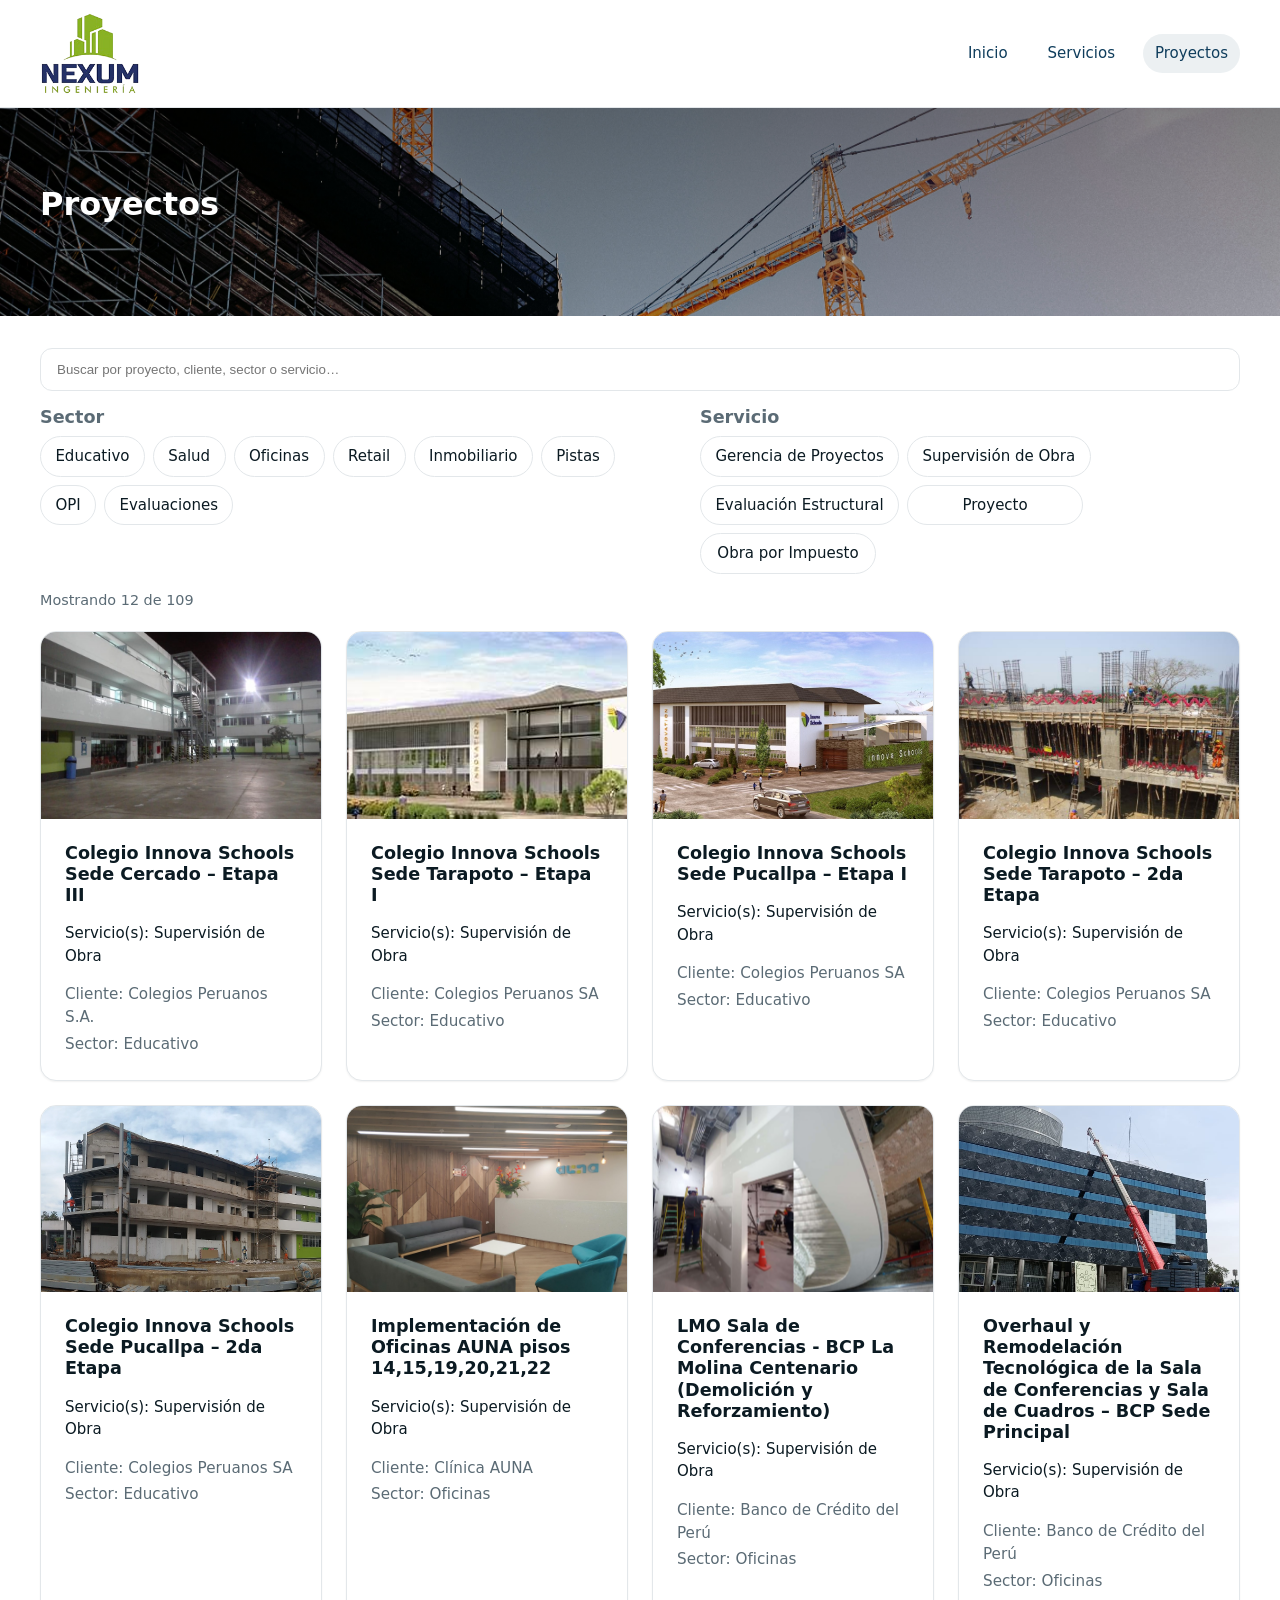
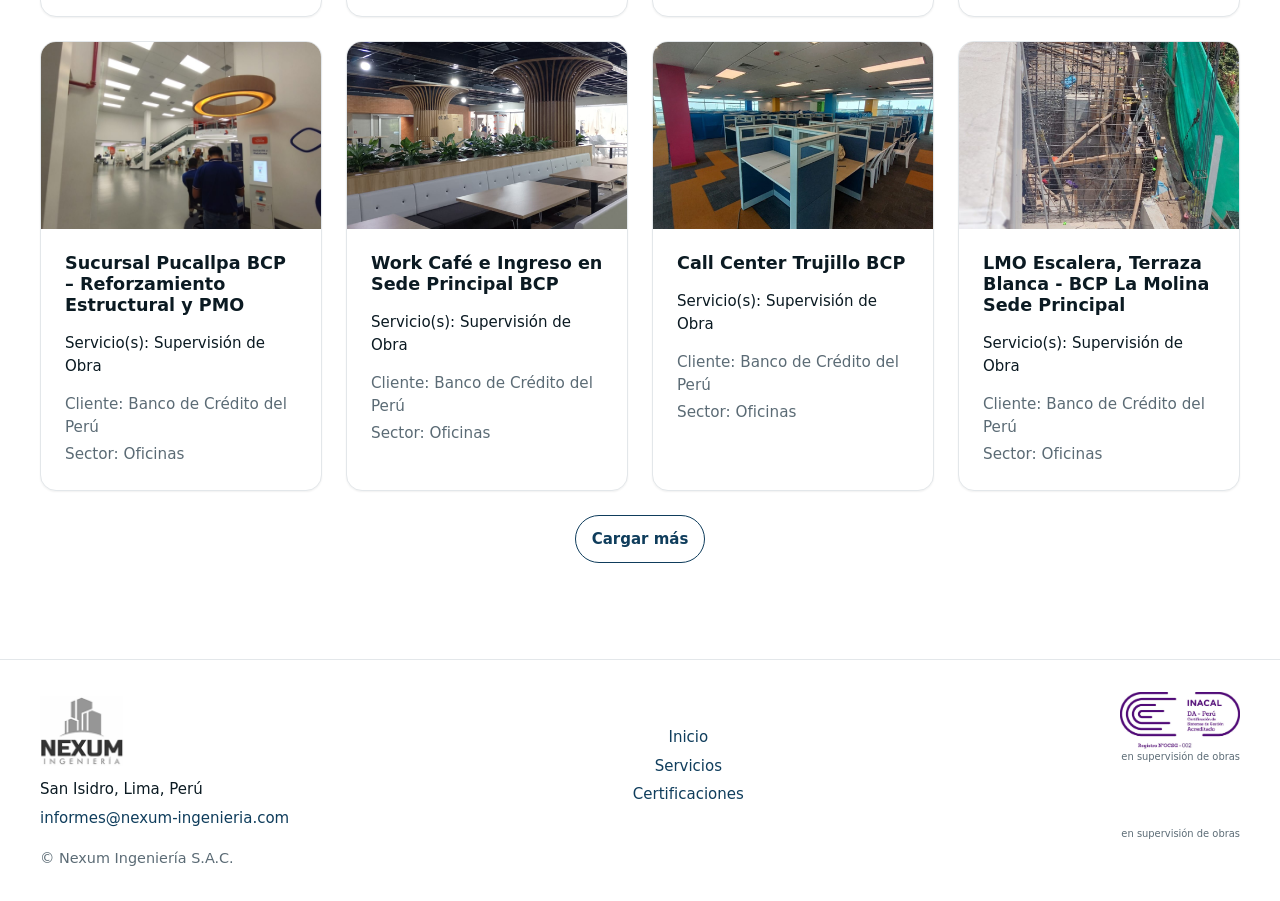
==== commit 69281e00: "version 3.0" ====
--- a/pages/proyectos.html
+++ b/pages/proyectos.html
@@ -219,7 +219,7 @@
             <h3>LMO Sala de Conferencias - BCP La Molina Centenario (Demolición y Reforzamiento)</h3>
             <p>Servicio(s): Supervisión de Obra</p>
             <ul class="meta">
-              <li>Cliente: Banco de Crédito</li>
+              <li>Cliente: Banco de Crédito del Perú</li>
               <li>Sector: Oficinas</li>
             </ul>
           </div>
@@ -239,7 +239,7 @@
             <h3>Overhaul y Remodelación Tecnológica de la Sala de Conferencias y Sala de Cuadros – BCP Sede Principal</h3>
             <p>Servicio(s): Supervisión de Obra</p>
             <ul class="meta">
-              <li>Cliente: Banco de Crédito</li>
+              <li>Cliente: Banco de Crédito del Perú</li>
               <li>Sector: Oficinas</li>
             </ul>
           </div>
@@ -259,7 +259,7 @@
             <h3>Sucursal Pucallpa BCP – Reforzamiento Estructural y PMO</h3>
             <p>Servicio(s): Supervisión de Obra</p>
             <ul class="meta">
-              <li>Cliente: Banco de Crédito</li>
+              <li>Cliente: Banco de Crédito del Perú</li>
               <li>Sector: Oficinas</li>
             </ul>
           </div>
@@ -279,7 +279,7 @@
             <h3>Work Café e Ingreso en Sede Principal BCP</h3>
             <p>Servicio(s): Supervisión de Obra</p>
             <ul class="meta">
-              <li>Cliente: Banco de Crédito</li>
+              <li>Cliente: Banco de Crédito del Perú</li>
               <li>Sector: Oficinas</li>
             </ul>
           </div>
@@ -299,7 +299,7 @@
             <h3>Call Center Trujillo BCP</h3>
             <p>Servicio(s): Supervisión de Obra</p>
             <ul class="meta">
-              <li>Cliente: Banco de Crédito</li>
+              <li>Cliente: Banco de Crédito del Perú</li>
               <li>Sector: Oficinas</li>
             </ul>
           </div>
@@ -319,7 +319,7 @@
             <h3>LMO Escalera, Terraza Blanca - BCP La Molina Sede Principal</h3>
             <p>Servicio(s): Supervisión de Obra</p>
             <ul class="meta">
-              <li>Cliente: Banco de Crédito</li>
+              <li>Cliente: Banco de Crédito del Perú</li>
               <li>Sector: Oficinas</li>
             </ul>
           </div>
@@ -1259,7 +1259,7 @@
             <h3>BCP RM Control de Accesos Sede Chorrillos</h3>
             <p>Servicio(s): Supervisión de Obra</p>
             <ul class="meta">
-              <li>Cliente: Banco de Crédito</li>
+              <li>Cliente: Banco de Crédito del Perú</li>
               <li>Sector: Oficinas</li>
             </ul>
           </div>
@@ -1279,7 +1279,7 @@
             <h3>BCP Cocina Sede Central</h3>
             <p>Servicio(s): Supervisión de Obra</p>
             <ul class="meta">
-              <li>Cliente: Banco de Crédito</li>
+              <li>Cliente: Banco de Crédito del Perú</li>
               <li>Sector: Oficinas</li>
             </ul>
           </div>
@@ -1921,6 +1921,346 @@
             <ul class="meta">
               <li>Cliente: Municipalidad de San Bartolo</li>
               <li>Sector: Pistas</li>
+            </ul>
+          </div>
+        </article>
+        <article
+          class="project-card"
+          data-sector="Salud"
+          data-servicio="Supervisión de Obra"
+        >
+          <img
+            alt="Clínica ONCOSALUD - Remodelación Lobby"
+            decoding="async"
+            loading="lazy"
+            src="../assets/proyectos/clinicas/auna-remodel-lobby-1200x800.png"
+          />
+          <div class="project-card__body">
+            <h3>Clínica ONCOSALUD - Remodelación Lobby</h3>
+            <p>Servicio(s): Supervisión de Obra</p>
+            <ul class="meta">
+              <li>Cliente: AUNA</li>
+              <li>Sector: Salud</li>
+            </ul>
+          </div>
+        </article>
+        <article
+          class="project-card"
+          data-sector="Salud"
+          data-servicio="Supervisión de Obra"
+        >
+          <img
+            alt="Clínica AUNA Guardia Civil Cdra. 3 - Implementación box de aislados"
+            decoding="async"
+            loading="lazy"
+            src="../assets/proyectos/clinicas/auna-guardia-civil-box-aislados-1200x800.png"
+          />
+          <div class="project-card__body">
+            <h3>Clínica AUNA Guardia Civil Cdra. 3 - Implementación box de aislados</h3>
+            <p>Servicio(s): Supervisión de Obra</p>
+            <ul class="meta">
+              <li>Cliente: AUNA</li>
+              <li>Sector: Salud</li>
+            </ul>
+          </div>
+        </article>
+        <article
+          class="project-card"
+          data-sector="Salud"
+          data-servicio="Supervisión de Obra"
+        >
+          <img
+            alt="Clínica Bellavista - Casa Bellavista - Oasis en 4to piso"
+            decoding="async"
+            loading="lazy"
+            src="../assets/proyectos/clinicas/auna-bellavista-oasis-cuarto-piso-1200x800.jpg"
+          />
+          <div class="project-card__body">
+            <h3>Clínica Bellavista - Casa Bellavista - Oasis en 4to piso</h3>
+            <p>Servicio(s): Supervisión de Obra</p>
+            <ul class="meta">
+              <li>Cliente: AUNA</li>
+              <li>Sector: Salud</li>
+            </ul>
+          </div>
+        </article>
+        <article
+          class="project-card"
+          data-sector="Salud"
+          data-servicio="Supervisión de Obra"
+        >
+          <img
+            alt="AUNA Cantella - Ampliación estacionamientos"
+            decoding="async"
+            loading="lazy"
+            src="../assets/proyectos/clinicas/auna-cantella-estacionamientos-1200x800.png"
+          />
+          <div class="project-card__body">
+            <h3>AUNA Cantella - Ampliación estacionamientos</h3>
+            <p>Servicio(s): Supervisión de Obra</p>
+            <ul class="meta">
+              <li>Cliente: AUNA</li>
+              <li>Sector: Salud</li>
+            </ul>
+          </div>
+        </article>
+        <article
+          class="project-card"
+          data-sector="Salud"
+          data-servicio="Supervisión de Obra"
+        >
+          <img
+            alt="AUNA Guardia Civil 3 - Remodelación emergencia y presión negativa"
+            decoding="async"
+            loading="lazy"
+            src="../assets/proyectos/clinicas/auna-guardia-civil-remodelacion-presion-negativa-1200x800.png"
+          />
+          <div class="project-card__body">
+            <h3>AUNA Guardia Civil 3 - Remodelación emergencia y presión negativa</h3>
+            <p>Servicio(s): Supervisión de Obra</p>
+            <ul class="meta">
+              <li>Cliente: AUNA</li>
+              <li>Sector: Salud</li>
+            </ul>
+          </div>
+        </article>
+        <article
+          class="project-card"
+          data-sector="Oficinas"
+          data-servicio="Supervisión de Obra"
+        >
+          <img
+            alt="BCP Sucursal Ica"
+            decoding="async"
+            loading="lazy"
+            src="../assets/proyectos/oficinas/bcp-ica-1200x800.jpg"
+          />
+          <div class="project-card__body">
+            <h3>BCP Sucursal Ica</h3>
+            <p>Servicio(s): Supervisión de Obra</p>
+            <ul class="meta">
+              <li>Cliente: Banco de Crédito del Perú</li>
+              <li>Sector: Oficinas</li>
+            </ul>
+          </div>
+        </article>
+        <article
+          class="project-card"
+          data-sector="Oficinas"
+          data-servicio="Supervisión de Obra"
+        >
+          <img
+            alt="BCP JDA piso 5, 6, 8 y 11"
+            decoding="async"
+            loading="lazy"
+            src="../assets/proyectos/oficinas/bcp-jda-piso-5-6-8-11-1200x800.jpg"
+          />
+          <div class="project-card__body">
+            <h3>BCP JDA piso 5, 6, 8 y 11</h3>
+            <p>Servicio(s): Supervisión de Obra</p>
+            <ul class="meta">
+              <li>Cliente: Banco de Crédito del Perú</li>
+              <li>Sector: Oficinas</li>
+            </ul>
+          </div>
+        </article>
+        <article
+          class="project-card"
+          data-sector="Oficinas"
+          data-servicio="Supervisión de Obra"
+        >
+          <img
+            alt="BCP JDA piso 1"
+            decoding="async"
+            loading="lazy"
+            src="../assets/proyectos/oficinas/bcp-jda-piso-1-1200x800.jpg"
+          />
+          <div class="project-card__body">
+            <h3>BCP JDA piso 1</h3>
+            <p>Servicio(s): Supervisión de Obra</p>
+            <ul class="meta">
+              <li>Cliente: Banco de Crédito del Perú</li>
+              <li>Sector: Oficinas</li>
+            </ul>
+          </div>
+        </article>
+        <article
+          class="project-card"
+          data-sector="Oficinas"
+          data-servicio="Supervisión de Obra"
+        >
+          <img
+            alt="BCP Santa Raquel"
+            decoding="async"
+            loading="lazy"
+            src="../assets/proyectos/oficinas/bcp-santa-raquel-1200x800.jpg"
+          />
+          <div class="project-card__body">
+            <h3>BCP Santa Raquel</h3>
+            <p>Servicio(s): Supervisión de Obra</p>
+            <ul class="meta">
+              <li>Cliente: Banco de Crédito del Perú</li>
+              <li>Sector: Oficinas</li>
+            </ul>
+          </div>
+        </article>
+        <article
+          class="project-card"
+          data-sector="Retail"
+          data-servicio="Evaluación Estructural"
+        >
+          <img
+            alt="Mall Plaza Trujillo"
+            decoding="async"
+            loading="lazy"
+            src="../assets/proyectos/evaluaciones/mall-plaza-trujillo-1200x800.png"
+          />
+          <div class="project-card__body">
+            <h3>Mall Plaza Trujillo</h3>
+            <p>Servicio(s): Evaluación Estructural</p>
+            <ul class="meta">
+              <li>Cliente: Mall Plaza</li>
+              <li>Sector: Retail</li>
+            </ul>
+          </div>
+        </article>
+        <article
+          class="project-card"
+          data-sector="Retail"
+          data-servicio="Evaluación Estructural"
+        >
+          <img
+            alt="Mall Plaza Piura"
+            decoding="async"
+            loading="lazy"
+            src="../assets/proyectos/evaluaciones/mall-plaza-piura-1200x800.jpg"
+          />
+          <div class="project-card__body">
+            <h3>Mall Plaza Piura</h3>
+            <p>Servicio(s): Evaluación Estructural</p>
+            <ul class="meta">
+              <li>Cliente: Mall Plaza</li>
+              <li>Sector: Retail</li>
+            </ul>
+          </div>
+        </article>
+        <article
+          class="project-card"
+          data-sector="Retail"
+          data-servicio="Evaluación Estructural"
+        >
+          <img
+            alt="Mall Plaza San Miguel"
+            decoding="async"
+            loading="lazy"
+            src="../assets/proyectos/evaluaciones/mall-plaza-san-miguel-1200x800.jpg"
+          />
+          <div class="project-card__body">
+            <h3>Mall Plaza San Miguel</h3>
+            <p>Servicio(s): Evaluación Estructural</p>
+            <ul class="meta">
+              <li>Cliente: Mall Plaza</li>
+              <li>Sector: Retail</li>
+            </ul>
+          </div>
+        </article>
+        <article
+          class="project-card"
+          data-sector="Salud"
+          data-servicio="Supervisión de Obra"
+        >
+          <img
+            alt="Remodelaciones FASE 04 - Clínica Aviva sede Los Olivos"
+            decoding="async"
+            loading="lazy"
+            src="../assets/proyectos/clinicas/clinica-aviva-fase-04-olivos-1200x800.jpg"
+          />
+          <div class="project-card__body">
+            <h3>Remodelaciones FASE 04 - Clínica Aviva sede Los Olivos</h3>
+            <p>Servicio(s): Supervisión de Obra</p>
+            <ul class="meta">
+              <li>Cliente: Clínica Aviva</li>
+              <li>Sector: Salud</li>
+            </ul>
+          </div>
+        </article>
+        <article
+          class="project-card"
+          data-sector="Salud"
+          data-servicio="Supervisión de Obra"
+        >
+          <img
+            alt="Habilitación de piso 07 – Hospitalización – sede Lima Centro"
+            decoding="async"
+            loading="lazy"
+            src="../assets/proyectos/clinicas/clinica-aviva-habilitacion-07-hospitalizacion-centro-1200x800.jpg"
+          />
+          <div class="project-card__body">
+            <h3>Habilitación de piso 07 – Hospitalización – sede Lima Centro</h3>
+            <p>Servicio(s): Supervisión de Obra</p>
+            <ul class="meta">
+              <li>Cliente: Clínica Aviva</li>
+              <li>Sector: Salud</li>
+            </ul>
+          </div>
+        </article>
+        <article
+          class="project-card"
+          data-sector="Oficinas"
+          data-servicio="Supervisión de Obra"
+        >
+          <img
+            alt="BBVA Agencia Tarata"
+            decoding="async"
+            loading="lazy"
+            src="../assets/proyectos/oficinas/bbva-agencia-tarata-1200x800.jpg"
+          />
+          <div class="project-card__body">
+            <h3>BBVA Agencia Tarata</h3>
+            <p>Servicio(s): Supervisión de Obra</p>
+            <ul class="meta">
+              <li>Cliente: BBVA</li>
+              <li>Sector: Oficinas</li>
+            </ul>
+          </div>
+        </article>
+        <article
+          class="project-card"
+          data-sector="Educativo"
+          data-servicio="Supervisión de Obra"
+        >
+          <img
+            alt="Centro Educativo en la IE N°50240 Sajiruyoc - Cerro Echarati - La Convención - Cusco"
+            decoding="async"
+            loading="lazy"
+            src="../assets/proyectos/educativo/bcp-centro-educativo-cerro-echarati-cusco-1200x800.jpg"
+          />
+          <div class="project-card__body">
+            <h3>Centro Educativo en la IE N°50240 Sajiruyoc - Cerro Echarati - La Convención - Cusco</h3>
+            <p>Servicio(s): Supervisión de Obra</p>
+            <ul class="meta">
+              <li>Cliente: Banco de Crédito del Perú</li>
+              <li>Sector: Educativo</li>
+            </ul>
+          </div>
+        </article>
+        <article
+          class="project-card"
+          data-sector="Oficinas"
+          data-servicio="Supervisión de Obra"
+        >
+          <img
+            alt="BBVA Sucursal Marcona - Ica"
+            decoding="async"
+            loading="lazy"
+            src="../assets/proyectos/oficinas/bbva-sucursal-marcona-ica-1200x800.jpg"
+          />
+          <div class="project-card__body">
+            <h3>BBVA Sucursal Marcona - Ica</h3>
+            <p>Servicio(s): Supervisión de Obra</p>
+            <ul class="meta">
+              <li>Cliente: BBVA</li>
+              <li>Sector: Oficinas</li>
             </ul>
           </div>
         </article>
--- a/css/styles.css
+++ b/css/styles.css
@@ -909,6 +909,11 @@
   max-height: 60px;
 }
 
+.clients-rail .client-logo--xl {
+  height: clamp(46px, 7vw, 72px);
+  max-height: 72px;
+}
+
 /* =========================
    Featured case cards
 ========================= */
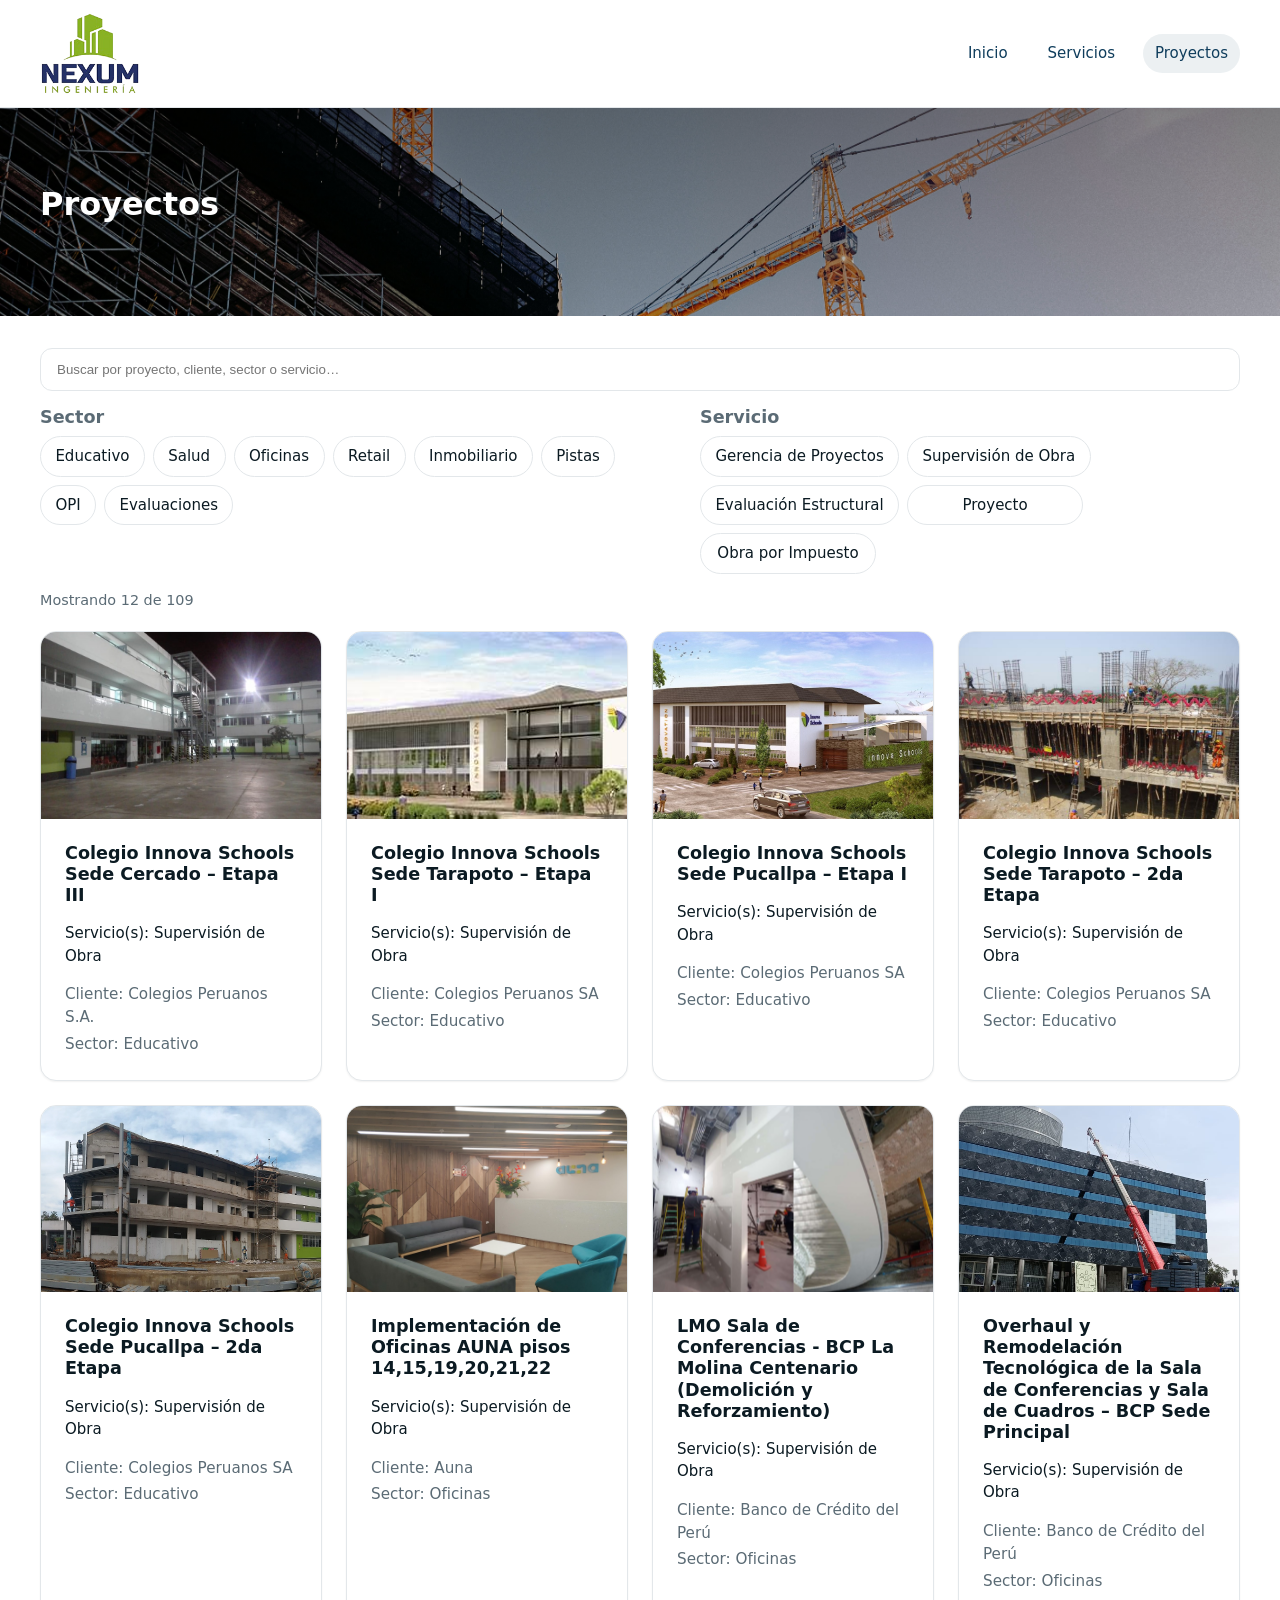
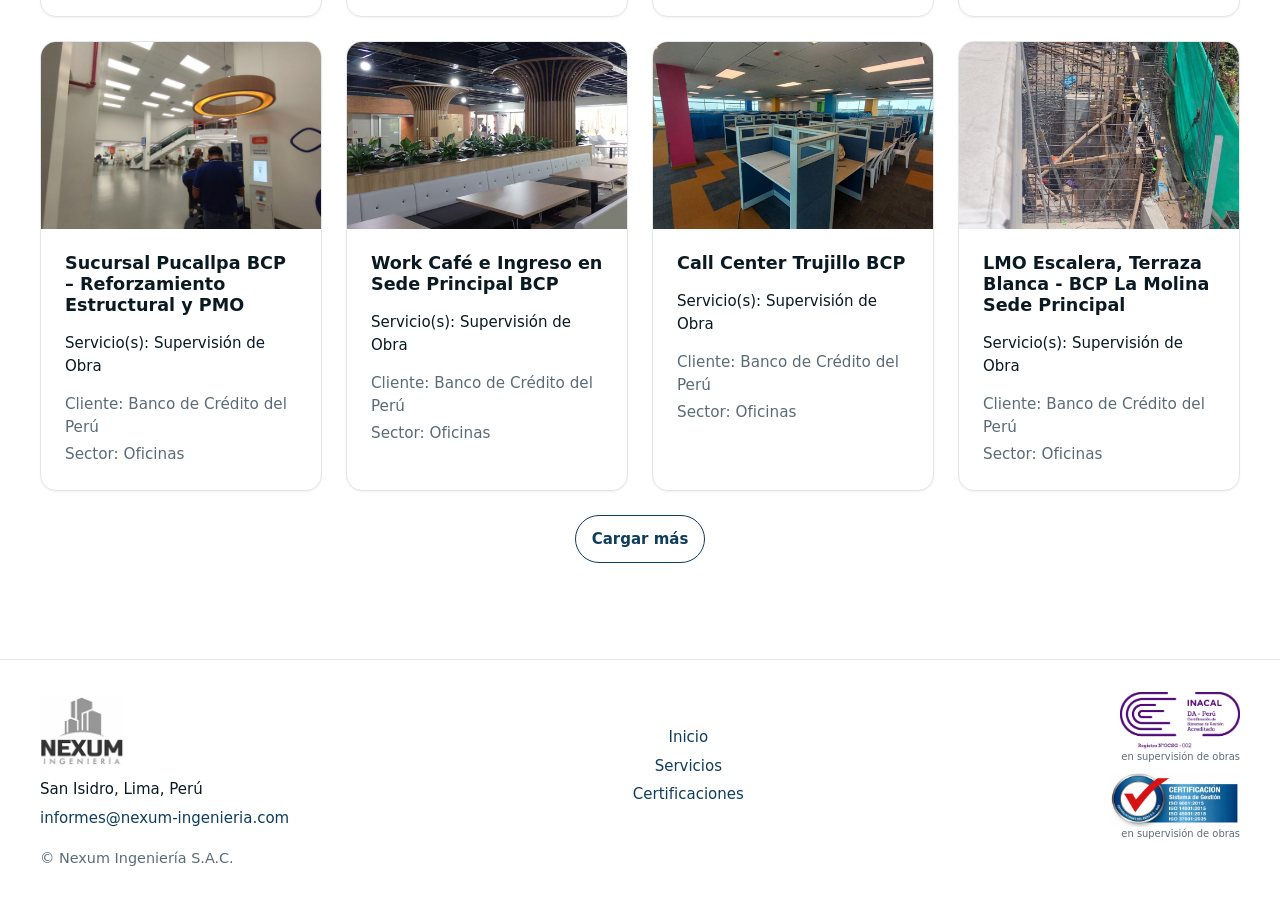
==== commit b18bbbc1: "version 4.0" ====
--- a/pages/proyectos.html
+++ b/pages/proyectos.html
@@ -199,7 +199,7 @@
             <h3>Implementación de Oficinas AUNA pisos 14,15,19,20,21,22</h3>
             <p>Servicio(s): Supervisión de Obra</p>
             <ul class="meta">
-              <li>Cliente: Clínica AUNA</li>
+              <li>Cliente: Auna</li>
               <li>Sector: Oficinas</li>
             </ul>
           </div>
@@ -339,7 +339,7 @@
             <h3>Emergencia y Sala de Espera - Auna - Clínica Delgado</h3>
             <p>Servicio(s): Gerencia de Proyectos · Supervisión de Obra</p>
             <ul class="meta">
-              <li>Cliente: AUNA</li>
+              <li>Cliente: Auna</li>
               <li>Sector: Salud</li>
             </ul>
           </div>
@@ -359,7 +359,7 @@
             <h3>Sala Internacional - Auna - Clínica Delgado</h3>
             <p>Servicio(s): Gerencia de Proyectos · Supervisión de Obra</p>
             <ul class="meta">
-              <li>Cliente: AUNA</li>
+              <li>Cliente: Auna</li>
               <li>Sector: Salud</li>
             </ul>
           </div>
@@ -379,7 +379,7 @@
             <h3>Vestidores Resonador - Auna - Clínica Delgado</h3>
             <p>Servicio(s): Gerencia de Proyectos · Supervisión de Obra</p>
             <ul class="meta">
-              <li>Cliente: AUNA</li>
+              <li>Cliente: Auna</li>
               <li>Sector: Salud</li>
             </ul>
           </div>
@@ -399,7 +399,7 @@
             <h3>Sala de Espera - Auna - Clínica Delgado</h3>
             <p>Servicio(s): Gerencia de Proyectos · Supervisión de Obra</p>
             <ul class="meta">
-              <li>Cliente: AUNA</li>
+              <li>Cliente: Auna</li>
               <li>Sector: Salud</li>
             </ul>
           </div>
@@ -419,7 +419,7 @@
             <h3>Remodelación de Habitaciones – TAMO - Auna - Clínica Delgado</h3>
             <p>Servicio(s): Gerencia de Proyectos · Supervisión de Obra</p>
             <ul class="meta">
-              <li>Cliente: AUNA</li>
+              <li>Cliente: Auna</li>
               <li>Sector: Salud</li>
             </ul>
           </div>
@@ -439,7 +439,7 @@
             <h3>Remodelación de 6 Habitaciones – Hospitalización - Auna</h3>
             <p>Servicio(s): Gerencia de Proyectos · Supervisión de Obra</p>
             <ul class="meta">
-              <li>Cliente: AUNA</li>
+              <li>Cliente: Auna</li>
               <li>Sector: Salud</li>
             </ul>
           </div>
@@ -459,7 +459,7 @@
             <h3>Remodelación de 9 Habitaciones Hospitalización Maternidad – Piso 5 Delgado</h3>
             <p>Servicio(s): Gerencia de Proyectos · Supervisión de Obra</p>
             <ul class="meta">
-              <li>Cliente: AUNA</li>
+              <li>Cliente: Auna</li>
               <li>Sector: Salud</li>
             </ul>
           </div>
@@ -479,7 +479,7 @@
             <h3>Acondicionamiento e Implementación del OASIS – Sótano 5 Delgado</h3>
             <p>Servicio(s): Gerencia de Proyectos · Supervisión de Obra</p>
             <ul class="meta">
-              <li>Cliente: AUNA</li>
+              <li>Cliente: Auna</li>
               <li>Sector: Salud</li>
             </ul>
           </div>
@@ -499,7 +499,7 @@
             <h3>Remodelación de la Unidad de Traumatología – Sótano 1 Delgado -</h3>
             <p>Servicio(s): Gerencia de Proyectos · Supervisión de Obra</p>
             <ul class="meta">
-              <li>Cliente: AUNA</li>
+              <li>Cliente: Auna</li>
               <li>Sector: Salud</li>
             </ul>
           </div>
@@ -519,7 +519,7 @@
             <h3>Acondicionamiento y Centro Espiritual – Piso 2 Delgado -</h3>
             <p>Servicio(s): Gerencia de Proyectos · Supervisión de Obra</p>
             <ul class="meta">
-              <li>Cliente: AUNA</li>
+              <li>Cliente: Auna</li>
               <li>Sector: Salud</li>
             </ul>
           </div>
@@ -539,7 +539,7 @@
             <h3>Implementación de Coworking – Piso 2 Delgado</h3>
             <p>Servicio(s): Gerencia de Proyectos · Supervisión de Obra</p>
             <ul class="meta">
-              <li>Cliente: AUNA</li>
+              <li>Cliente: Auna</li>
               <li>Sector: Salud</li>
             </ul>
           </div>
@@ -559,7 +559,7 @@
             <h3>Implementación Tópico Multipropósito – Piso 4 Delgado -</h3>
             <p>Servicio(s): Gerencia de Proyectos · Supervisión de Obra</p>
             <ul class="meta">
-              <li>Cliente: AUNA</li>
+              <li>Cliente: Auna</li>
               <li>Sector: Salud</li>
             </ul>
           </div>
@@ -579,7 +579,7 @@
             <h3>Ampliación de Farmacia Centro Quirúrgico – Piso 2 Delgado</h3>
             <p>Servicio(s): Gerencia de Proyectos · Supervisión de Obra</p>
             <ul class="meta">
-              <li>Cliente: AUNA</li>
+              <li>Cliente: Auna</li>
               <li>Sector: Salud</li>
             </ul>
           </div>
@@ -619,7 +619,7 @@
             <h3>Remodelación e Implementación de la Unidad de Mamografía – Piso 1 Delgado</h3>
             <p>Servicio(s): Gerencia de Proyectos · Supervisión de Obra</p>
             <ul class="meta">
-              <li>Cliente: AUNA</li>
+              <li>Cliente: Auna</li>
               <li>Sector: Salud</li>
             </ul>
           </div>
@@ -639,7 +639,7 @@
             <h3>Remodelación e Implementación de Fluoroscopia – Piso 1 Delgado</h3>
             <p>Servicio(s): Gerencia de Proyectos · Supervisión de Obra</p>
             <ul class="meta">
-              <li>Cliente: AUNA</li>
+              <li>Cliente: Auna</li>
               <li>Sector: Salud</li>
             </ul>
           </div>
@@ -659,7 +659,7 @@
             <h3>Ampliación de Cámara Frigorífica Etapa 2 – Clínica Delgado</h3>
             <p>Servicio(s): Gerencia de Proyectos · Supervisión de Obra</p>
             <ul class="meta">
-              <li>Cliente: Clínicas Auna</li>
+              <li>Cliente: Auna</li>
               <li>Sector: Salud</li>
             </ul>
           </div>
@@ -679,7 +679,7 @@
             <h3>Ampliación Hospitalización Habitaciones – P6 y P7 - Clínica Delgado</h3>
             <p>Servicio(s): Gerencia de Proyectos · Supervisión de Obra</p>
             <ul class="meta">
-              <li>Cliente: Clínicas Auna</li>
+              <li>Cliente: Auna</li>
               <li>Sector: Salud</li>
             </ul>
           </div>
@@ -699,7 +699,7 @@
             <h3>Nuevo Tomógrafo – P1 - Clínica Delgado</h3>
             <p>Servicio(s): Gerencia de Proyectos · Supervisión de Obra</p>
             <ul class="meta">
-              <li>Cliente: Clínicas Auna</li>
+              <li>Cliente: Auna</li>
               <li>Sector: Salud</li>
             </ul>
           </div>
@@ -719,7 +719,7 @@
             <h3>Remodelación de Medicina Nuclear – P1 - Clínica Delgado</h3>
             <p>Servicio(s): Gerencia de Proyectos · Supervisión de Obra</p>
             <ul class="meta">
-              <li>Cliente: Clínicas Auna</li>
+              <li>Cliente: Auna</li>
               <li>Sector: Salud</li>
             </ul>
           </div>
@@ -739,7 +739,7 @@
             <h3>Implementación de UPA y Sala de Reprocesamiento – P3 y P4 - Clínica Delgado</h3>
             <p>Servicio(s): Gerencia de Proyectos · Supervisión de Obra</p>
             <ul class="meta">
-              <li>Cliente: Clínicas Auna</li>
+              <li>Cliente: Auna</li>
               <li>Sector: Salud</li>
             </ul>
           </div>
@@ -759,7 +759,7 @@
             <h3>Implementación de Sala de Monitoreo Fetal – P3 - Clínica Delgado</h3>
             <p>Servicio(s): Gerencia de Proyectos · Supervisión de Obra</p>
             <ul class="meta">
-              <li>Cliente: Clínicas Auna</li>
+              <li>Cliente: Auna</li>
               <li>Sector: Salud</li>
             </ul>
           </div>
@@ -779,7 +779,7 @@
             <h3>Remodelación Anatomía Patológica – S1 - Clínica Delgado</h3>
             <p>Servicio(s): Gerencia de Proyectos · Supervisión de Obra</p>
             <ul class="meta">
-              <li>Cliente: Clínicas Auna</li>
+              <li>Cliente: Auna</li>
               <li>Sector: Salud</li>
             </ul>
           </div>
@@ -799,7 +799,7 @@
             <h3>Mejoramiento Almacenes de Farmacia – S3 y S4 - Clínica Delgado</h3>
             <p>Servicio(s): Gerencia de Proyectos · Supervisión de Obra</p>
             <ul class="meta">
-              <li>Cliente: Clínicas Auna</li>
+              <li>Cliente: Auna</li>
               <li>Sector: Salud</li>
             </ul>
           </div>
@@ -819,7 +819,7 @@
             <h3>Adecuación de Sala de Post Proceso – P1 - Clínica Delgado</h3>
             <p>Servicio(s): Gerencia de Proyectos · Supervisión de Obra</p>
             <ul class="meta">
-              <li>Cliente: Clínicas Auna</li>
+              <li>Cliente: Auna</li>
               <li>Sector: Salud</li>
             </ul>
           </div>
@@ -839,7 +839,7 @@
             <h3>Implementación de Medicina Regenerativa – P4 - Clínica Delgado</h3>
             <p>Servicio(s): Gerencia de Proyectos · Supervisión de Obra</p>
             <ul class="meta">
-              <li>Cliente: Clínicas Auna</li>
+              <li>Cliente: Auna</li>
               <li>Sector: Salud</li>
             </ul>
           </div>
@@ -859,7 +859,7 @@
             <h3>Mejoramiento de Flujo Sala de Entrevistas – S1 - Clínica Delgado</h3>
             <p>Servicio(s): Gerencia de Proyectos · Supervisión de Obra</p>
             <ul class="meta">
-              <li>Cliente: Clínicas Auna</li>
+              <li>Cliente: Auna</li>
               <li>Sector: Salud</li>
             </ul>
           </div>
@@ -879,7 +879,7 @@
             <h3>Implementación Salas VIP Habitaciones 509, 512 y 522 – P5 - Clínica Delgado</h3>
             <p>Servicio(s): Gerencia de Proyectos · Supervisión de Obra</p>
             <ul class="meta">
-              <li>Cliente: Clínicas Auna</li>
+              <li>Cliente: Auna</li>
               <li>Sector: Salud</li>
             </ul>
           </div>
@@ -899,7 +899,7 @@
             <h3>Implementación de Oficina de Investigación – P5 - Clínica Delgado</h3>
             <p>Servicio(s): Gerencia de Proyectos · Supervisión de Obra</p>
             <ul class="meta">
-              <li>Cliente: Clínicas Auna</li>
+              <li>Cliente: Auna</li>
               <li>Sector: Salud</li>
             </ul>
           </div>
@@ -919,7 +919,7 @@
             <h3>Implementación de Control de Vistas Torre Hospitalaria – P5 al P10 - Clínica Delgado</h3>
             <p>Servicio(s): Gerencia de Proyectos · Supervisión de Obra</p>
             <ul class="meta">
-              <li>Cliente: Clínicas Auna</li>
+              <li>Cliente: Auna</li>
               <li>Sector: Salud</li>
             </ul>
           </div>
@@ -939,7 +939,7 @@
             <h3>Implementación de dos Consultorios Odontológicos – P3 - Centro de Bienestar AUNA (CBA)</h3>
             <p>Servicio(s): Gerencia de Proyectos · Supervisión de Obra</p>
             <ul class="meta">
-              <li>Cliente: Clínicas Auna</li>
+              <li>Cliente: Auna</li>
               <li>Sector: Salud</li>
             </ul>
           </div>
@@ -979,7 +979,7 @@
             <h3>Auna Guardia Civil – Reductores de Velocidad</h3>
             <p>Servicio(s): Gerencia de Proyectos · Supervisión de Obra</p>
             <ul class="meta">
-              <li>Cliente: Auna Guardia Civil</li>
+              <li>Cliente: Auna</li>
               <li>Sector: Salud</li>
             </ul>
           </div>
@@ -999,7 +999,7 @@
             <h3>Auna Guardia Civil – Centro Quirúrgico Piso 7</h3>
             <p>Servicio(s): Gerencia de Proyectos · Supervisión de Obra</p>
             <ul class="meta">
-              <li>Cliente: Auna Guardia Civil</li>
+              <li>Cliente: Auna</li>
               <li>Sector: Salud</li>
             </ul>
           </div>
@@ -1019,7 +1019,7 @@
             <h3>Auna Guardia Civil – Triaje Lado A Piso 3</h3>
             <p>Servicio(s): Gerencia de Proyectos · Supervisión de Obra</p>
             <ul class="meta">
-              <li>Cliente: Auna Guardia Civil</li>
+              <li>Cliente: Auna</li>
               <li>Sector: Salud</li>
             </ul>
           </div>
@@ -1039,7 +1039,7 @@
             <h3>Auna Guardia Civil – Triaje Lado B Piso 3</h3>
             <p>Servicio(s): Gerencia de Proyectos · Supervisión de Obra</p>
             <ul class="meta">
-              <li>Cliente: Auna Guardia Civil</li>
+              <li>Cliente: Auna</li>
               <li>Sector: Salud</li>
             </ul>
           </div>
@@ -1059,7 +1059,7 @@
             <h3>Auna Guardia Civil – UCI Neo Transitorio Piso 5</h3>
             <p>Servicio(s): Gerencia de Proyectos · Supervisión de Obra</p>
             <ul class="meta">
-              <li>Cliente: Auna Guardia Civil</li>
+              <li>Cliente: Auna</li>
               <li>Sector: Salud</li>
             </ul>
           </div>
@@ -1079,7 +1079,7 @@
             <h3>Auna Guardia Civil – Estar de médicos Piso 6</h3>
             <p>Servicio(s): Gerencia de Proyectos · Supervisión de Obra</p>
             <ul class="meta">
-              <li>Cliente: Auna Guardia Civil</li>
+              <li>Cliente: Auna</li>
               <li>Sector: Salud</li>
             </ul>
           </div>
@@ -1099,7 +1099,7 @@
             <h3>Auna Guardia Civil – Estación de enfermeras Piso 4</h3>
             <p>Servicio(s): Gerencia de Proyectos · Supervisión de Obra</p>
             <ul class="meta">
-              <li>Cliente: Auna Guardia Civil</li>
+              <li>Cliente: Auna</li>
               <li>Sector: Salud</li>
             </ul>
           </div>
@@ -1179,7 +1179,7 @@
             <h3>Remodelación Clínica Cantella</h3>
             <p>Servicio(s): Gerencia de Proyectos · Supervisión de Obra</p>
             <ul class="meta">
-              <li>Cliente: Salud Auna</li>
+              <li>Cliente: Auna</li>
               <li>Sector: Salud</li>
             </ul>
           </div>
@@ -1219,7 +1219,7 @@
             <h3>Proyecto de arquitectura e implementación Clínica Benavides AUNA</h3>
             <p>Servicio(s): Gerencia de Proyectos · Supervisión de Obra</p>
             <ul class="meta">
-              <li>Cliente: AUNA</li>
+              <li>Cliente: Auna</li>
               <li>Sector: Salud</li>
             </ul>
           </div>
@@ -1939,7 +1939,7 @@
             <h3>Clínica ONCOSALUD - Remodelación Lobby</h3>
             <p>Servicio(s): Supervisión de Obra</p>
             <ul class="meta">
-              <li>Cliente: AUNA</li>
+              <li>Cliente: Auna</li>
               <li>Sector: Salud</li>
             </ul>
           </div>
@@ -1959,7 +1959,7 @@
             <h3>Clínica AUNA Guardia Civil Cdra. 3 - Implementación box de aislados</h3>
             <p>Servicio(s): Supervisión de Obra</p>
             <ul class="meta">
-              <li>Cliente: AUNA</li>
+              <li>Cliente: Auna</li>
               <li>Sector: Salud</li>
             </ul>
           </div>
@@ -1979,7 +1979,7 @@
             <h3>Clínica Bellavista - Casa Bellavista - Oasis en 4to piso</h3>
             <p>Servicio(s): Supervisión de Obra</p>
             <ul class="meta">
-              <li>Cliente: AUNA</li>
+              <li>Cliente: Auna</li>
               <li>Sector: Salud</li>
             </ul>
           </div>
@@ -1999,7 +1999,7 @@
             <h3>AUNA Cantella - Ampliación estacionamientos</h3>
             <p>Servicio(s): Supervisión de Obra</p>
             <ul class="meta">
-              <li>Cliente: AUNA</li>
+              <li>Cliente: Auna</li>
               <li>Sector: Salud</li>
             </ul>
           </div>
@@ -2019,7 +2019,7 @@
             <h3>AUNA Guardia Civil 3 - Remodelación emergencia y presión negativa</h3>
             <p>Servicio(s): Supervisión de Obra</p>
             <ul class="meta">
-              <li>Cliente: AUNA</li>
+              <li>Cliente: Auna</li>
               <li>Sector: Salud</li>
             </ul>
           </div>
